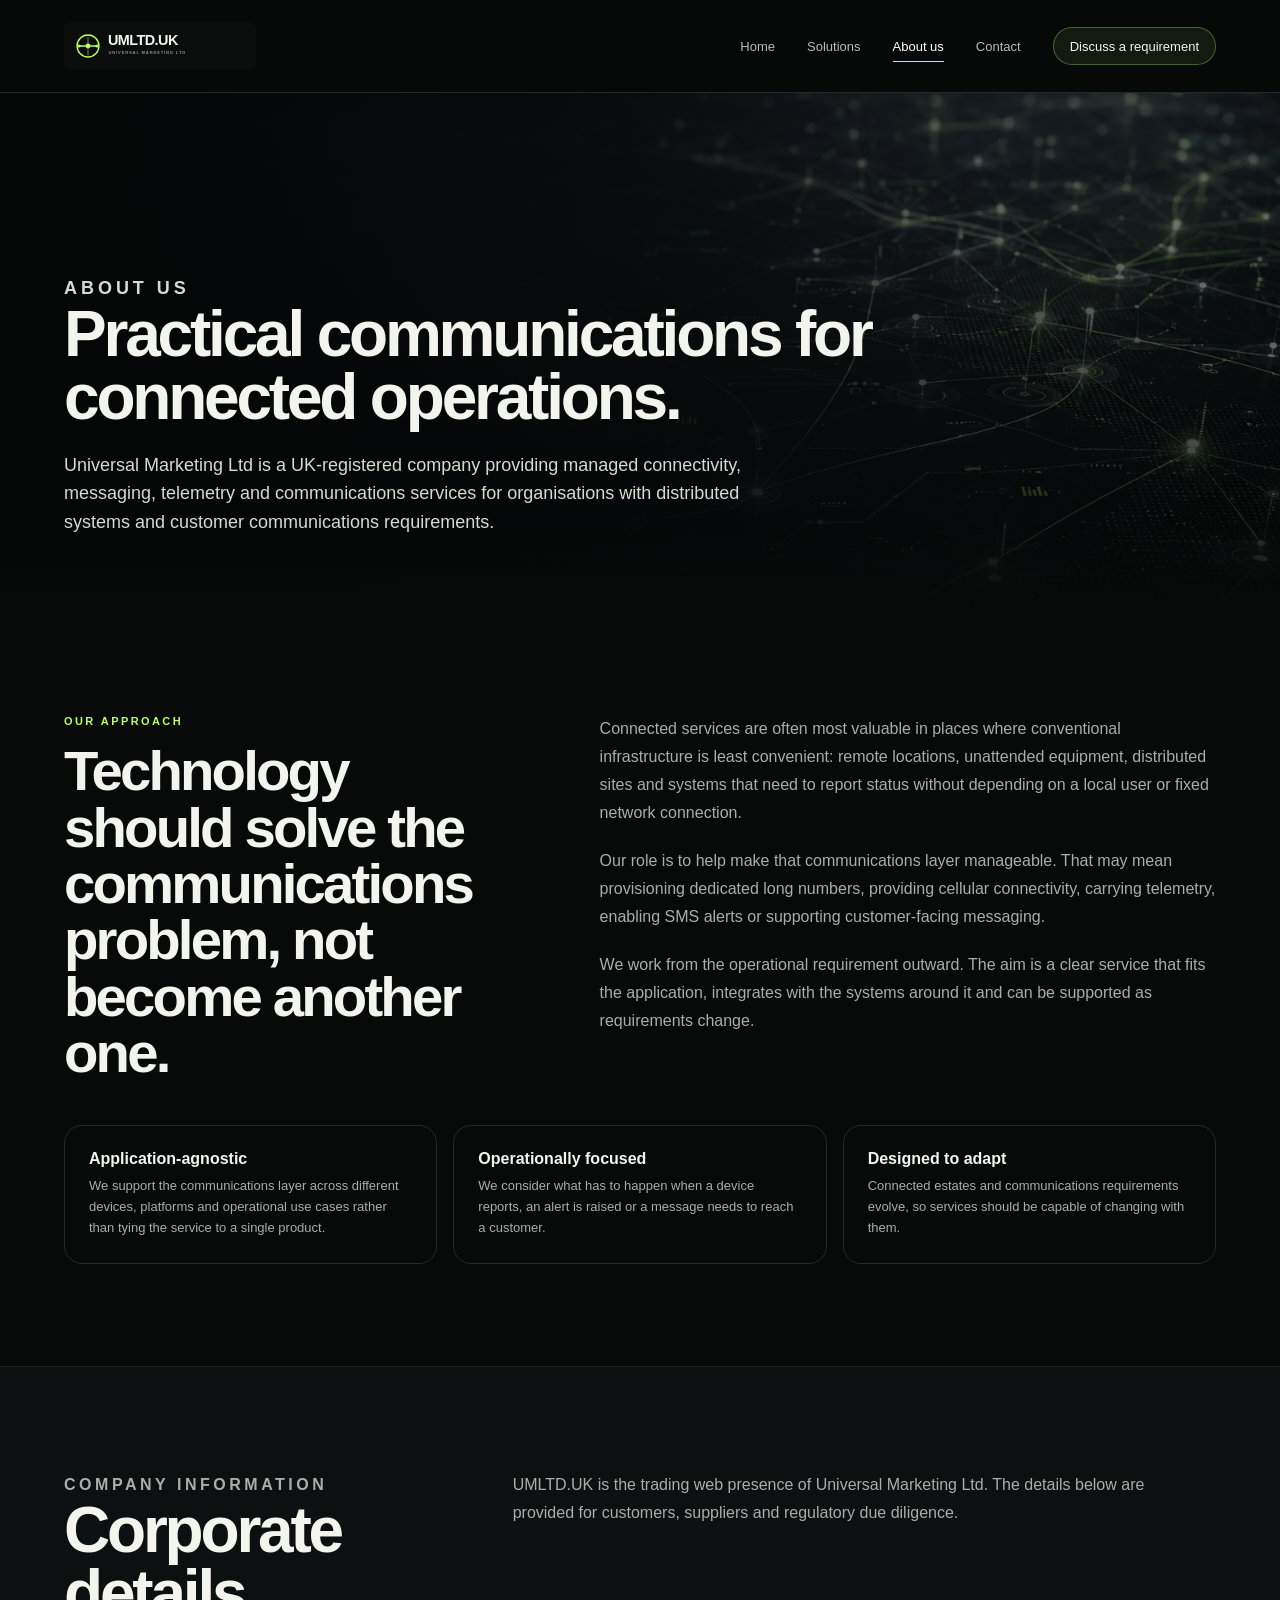
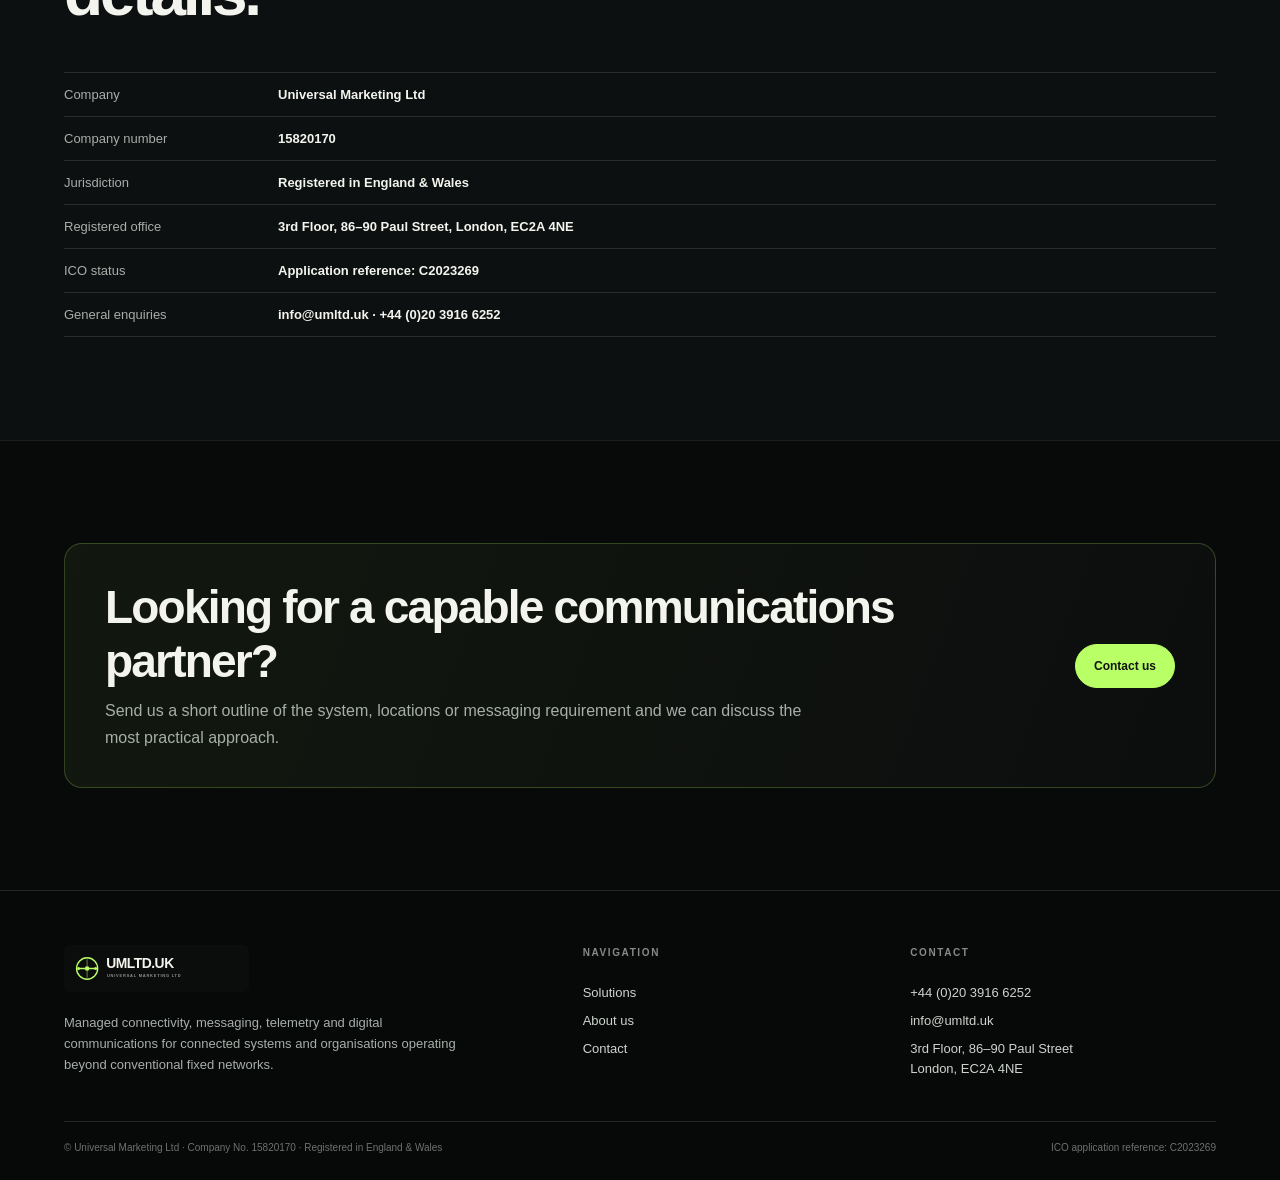
==== about.html @ 3bec4d84 "Add files via upload" ====
<!doctype html>
<html lang="en">
<head>
  <meta charset="utf-8">
  <meta name="viewport" content="width=device-width, initial-scale=1">
  <title>About Us | UMLTD.UK</title>
  <meta name="description" content="About Universal Marketing Ltd and our approach to managed connectivity, messaging, telemetry and connected-system communications.">
  <meta name="theme-color" content="#080a0a">
  <link rel="stylesheet" href="assets/styles.css">
</head>
<body>
<header class="site-header ">
  <div class="container nav-wrap">
    <a class="brand" href="index.html" aria-label="UMLTD.UK home"><img src="assets/umltd-logo.svg" alt="UMLTD.UK — Universal Marketing Ltd"></a>
    <button class="menu-button" type="button" aria-expanded="false" aria-controls="primary-nav">Menu</button>
    <nav class="nav" id="primary-nav" aria-label="Primary navigation">
      <a href="index.html" >Home</a>
      <a href="solutions.html" >Solutions</a>
      <a href="about.html" aria-current="page">About us</a>
      <a href="contact.html" >Contact</a>
      <a class="nav-cta" href="contact.html">Discuss a requirement</a>
    </nav>
  </div>
</header>

<main>
  <section class="page-hero">
    <div class="container">
      <div class="page-intro">
        <p class="eyebrow">About us</p>
        <h1>Practical communications for connected operations.</h1>
        <p>Universal Marketing Ltd is a UK-registered company providing managed connectivity, messaging, telemetry and communications services for organisations with distributed systems and customer communications requirements.</p>
      </div>
    </div>
  </section>

  <section class="section">
    <div class="container">
      <div class="about-grid">
        <div><p class="eyebrow">Our approach</p><h2>Technology should solve the communications problem, not become another one.</h2></div>
        <div class="about-copy">
          <p>Connected services are often most valuable in places where conventional infrastructure is least convenient: remote locations, unattended equipment, distributed sites and systems that need to report status without depending on a local user or fixed network connection.</p>
          <p>Our role is to help make that communications layer manageable. That may mean provisioning dedicated long numbers, providing cellular connectivity, carrying telemetry, enabling SMS alerts or supporting customer-facing messaging.</p>
          <p>We work from the operational requirement outward. The aim is a clear service that fits the application, integrates with the systems around it and can be supported as requirements change.</p>
        </div>
      </div>

      <div class="values">
        <div class="value"><h3>Application-agnostic</h3><p>We support the communications layer across different devices, platforms and operational use cases rather than tying the service to a single product.</p></div>
        <div class="value"><h3>Operationally focused</h3><p>We consider what has to happen when a device reports, an alert is raised or a message needs to reach a customer.</p></div>
        <div class="value"><h3>Designed to adapt</h3><p>Connected estates and communications requirements evolve, so services should be capable of changing with them.</p></div>
      </div>
    </div>
  </section>

  <section class="section alt">
    <div class="container">
      <div class="section-head"><div><p class="eyebrow">Company information</p><h2>Corporate details.</h2></div><p>UMLTD.UK is the trading web presence of Universal Marketing Ltd. The details below are provided for customers, suppliers and regulatory due diligence.</p></div>
      <div class="company-facts">
        <div class="fact"><span>Company</span><strong>Universal Marketing Ltd</strong></div>
        <div class="fact"><span>Company number</span><strong>15820170</strong></div>
        <div class="fact"><span>Jurisdiction</span><strong>Registered in England &amp; Wales</strong></div>
        <div class="fact"><span>Registered office</span><strong>3rd Floor, 86–90 Paul Street, London, EC2A 4NE</strong></div>
        <div class="fact"><span>ICO status</span><strong>Application reference: C2023269</strong></div>
        <div class="fact"><span>General enquiries</span><strong>info@umltd.uk · +44 (0)20 3916 6252</strong></div>
      </div>
    </div>
  </section>

  <section class="section">
    <div class="container"><div class="cta-panel"><div><h2>Looking for a capable communications partner?</h2><p>Send us a short outline of the system, locations or messaging requirement and we can discuss the most practical approach.</p></div><a class="button primary" href="contact.html">Contact us</a></div></div>
  </section>
</main>
<footer class="site-footer">
  <div class="container footer-main">
    <div class="footer-brand">
      <img src="assets/umltd-logo.svg" alt="UMLTD.UK — Universal Marketing Ltd">
      <p>Managed connectivity, messaging, telemetry and digital communications for connected systems and organisations operating beyond conventional fixed networks.</p>
    </div>
    <div class="footer-col">
      <h4>Navigation</h4>
      <a href="solutions.html">Solutions</a>
      <a href="about.html">About us</a>
      <a href="contact.html">Contact</a>
    </div>
    <div class="footer-col">
      <h4>Contact</h4>
      <a href="tel:+442039166252">+44 (0)20 3916 6252</a>
      <a href="mailto:info@umltd.uk">info@umltd.uk</a>
      <span>3rd Floor, 86–90 Paul Street<br>London, EC2A 4NE</span>
    </div>
  </div>
  <div class="container footer-legal">
    <span>© Universal Marketing Ltd · Company No. 15820170 · Registered in England &amp; Wales</span>
    <span>ICO application reference: C2023269</span>
  </div>
</footer>
<script src="assets/site.js"></script>
</body>
</html>
---- assets/styles.css ----
/* UMLTD.UK shared stylesheet */
:root {
  --bg: #080a0a;
  --bg-soft: #0d1010;
  --panel: rgba(12, 15, 14, .72);
  --panel-solid: #111413;
  --text: #f3f4ee;
  --muted: #a8aea9;
  --soft: #cfd3ce;
  --line: rgba(255,255,255,.12);
  --line-strong: rgba(255,255,255,.18);
  --accent: #b9ff66;
  --accent-dark: #96d74c;
  --max: 1240px;
  --gutter: clamp(22px, 5vw, 72px);
  --radius: 18px;
}

* { box-sizing: border-box; }
html { scroll-behavior: smooth; background: var(--bg); }
body {
  margin: 0;
  min-height: 100%;
  color: var(--text);
  background: var(--bg);
  font-family: Inter, -apple-system, BlinkMacSystemFont, "Segoe UI", Helvetica, Arial, sans-serif;
  -webkit-font-smoothing: antialiased;
  text-rendering: optimizeLegibility;
}
img { max-width: 100%; }
a { color: inherit; text-decoration: none; }
button, input, textarea, select { font: inherit; }

.container {
  width: min(calc(100% - (var(--gutter) * 2)), var(--max));
  margin: 0 auto;
}

.site-header {
  position: relative;
  z-index: 50;
  border-bottom: 1px solid var(--line);
  background: rgba(8,10,10,.86);
  backdrop-filter: blur(16px);
  -webkit-backdrop-filter: blur(16px);
}
.site-header.home-header {
  position: absolute;
  inset: 0 0 auto 0;
  background: linear-gradient(180deg, rgba(5,7,7,.78), rgba(5,7,7,.18));
  border-bottom-color: rgba(255,255,255,.08);
}
.nav-wrap {
  min-height: 92px;
  display: flex;
  align-items: center;
  justify-content: space-between;
  gap: 32px;
}
.brand { display: inline-flex; align-items: center; }
.brand img { display: block; width: clamp(170px, 15vw, 215px); height: auto; }
.nav {
  display: flex;
  align-items: center;
  gap: clamp(18px, 2.5vw, 34px);
  font-size: 13px;
  color: rgba(255,255,255,.72);
}
.nav a { position: relative; padding: 12px 0; }
.nav a:hover, .nav a[aria-current="page"] { color: #fff; }
.nav a[aria-current="page"]::after {
  content: "";
  position: absolute;
  left: 0;
  right: 0;
  bottom: 4px;
  height: 1px;
  background: var(--accent);
}
.nav-cta {
  display: inline-flex;
  align-items: center;
  justify-content: center;
  min-height: 38px;
  padding: 0 16px !important;
  border: 1px solid rgba(185,255,102,.32);
  border-radius: 999px;
  color: var(--text) !important;
  background: rgba(185,255,102,.07);
}
.nav-cta::after { display: none !important; }
.menu-button {
  display: none;
  appearance: none;
  border: 1px solid var(--line);
  background: rgba(255,255,255,.04);
  color: var(--text);
  border-radius: 999px;
  padding: 9px 13px;
  cursor: pointer;
}

.eyebrow {
  margin: 0 0 16px;
  color: var(--accent);
  font-size: 11px;
  font-weight: 760;
  letter-spacing: .22em;
  text-transform: uppercase;
}

.hero-home {
  position: relative;
  min-height: 100svh;
  display: flex;
  align-items: center;
  overflow: hidden;
  background:
    linear-gradient(90deg, rgba(4,6,6,.94) 0%, rgba(4,6,6,.84) 29%, rgba(4,6,6,.50) 50%, rgba(4,6,6,.12) 78%, rgba(4,6,6,.06) 100%),
    linear-gradient(180deg, rgba(4,6,6,.28) 0%, rgba(4,6,6,.08) 48%, rgba(4,6,6,.72) 100%),
    url("background.png") center center / cover no-repeat;
}
.hero-home::after {
  content: "";
  position: absolute;
  inset: auto 0 0 0;
  height: 130px;
  background: linear-gradient(to bottom, rgba(8,10,10,0), var(--bg));
  pointer-events: none;
}
.hero-home .container {
  position: relative;
  z-index: 2;
  padding-top: 150px;
  padding-bottom: 88px;
}
.hero-grid {
  display: grid;
  grid-template-columns: minmax(0, 1.05fr) minmax(340px, .68fr);
  gap: clamp(50px, 7vw, 110px);
  align-items: end;
}
.hero-copy { max-width: 720px; }
.hero-copy h1 {
  margin: 0;
  max-width: 720px;
  font-size: clamp(60px, 7vw, 108px);
  line-height: .91;
  letter-spacing: -.07em;
  font-weight: 780;
}
.hero-copy h1 span { display: block; color: #dfe3dd; font-weight: 590; }
.hero-copy .lead {
  max-width: 660px;
  margin: 28px 0 0;
  color: #d8ddd7;
  font-size: clamp(18px, 1.55vw, 22px);
  line-height: 1.5;
  letter-spacing: -.015em;
}
.hero-actions { display: flex; gap: 12px; flex-wrap: wrap; margin-top: 30px; }
.button {
  display: inline-flex;
  min-height: 44px;
  align-items: center;
  justify-content: center;
  gap: 8px;
  padding: 0 18px;
  border-radius: 999px;
  border: 1px solid var(--line-strong);
  background: rgba(255,255,255,.045);
  color: var(--text);
  font-size: 12px;
  font-weight: 720;
  transition: transform .15s ease, background .2s ease, border-color .2s ease;
}
.button:hover { transform: translateY(-1px); background: rgba(255,255,255,.075); }
.button.primary { background: var(--accent); color: #11140f; border-color: var(--accent); }
.button.primary:hover { background: #c5ff7c; }

.hero-panel {
  width: 100%;
  padding: 23px 24px 12px;
  border: 1px solid rgba(255,255,255,.15);
  border-radius: var(--radius);
  background: rgba(6,8,8,.34);
  backdrop-filter: blur(12px);
  -webkit-backdrop-filter: blur(12px);
  box-shadow: 0 20px 60px rgba(0,0,0,.18);
}
.hero-panel p { margin: 0 0 17px; color: rgba(255,255,255,.68); font-size: 13px; line-height: 1.65; }
.mini-list { border-top: 1px solid var(--line); }
.mini-row { display: grid; grid-template-columns: 1fr auto; gap: 20px; padding: 13px 0; border-bottom: 1px solid var(--line); font-size: 13px; }
.mini-row span:last-child { color: rgba(255,255,255,.47); text-align: right; }

.trust-strip { background: var(--bg); border-bottom: 1px solid var(--line); }
.trust-grid { display: grid; grid-template-columns: repeat(4, 1fr); }
.trust-item { padding: 24px 22px; border-right: 1px solid var(--line); }
.trust-item:first-child { padding-left: 0; }
.trust-item:last-child { border-right: 0; padding-right: 0; }
.trust-item strong { display: block; font-size: 13px; margin-bottom: 6px; }
.trust-item span { color: var(--muted); font-size: 12px; line-height: 1.5; }

.section { padding: clamp(72px, 8vw, 112px) 0; }
.section.alt { background: var(--bg-soft); border-top: 1px solid rgba(255,255,255,.06); border-bottom: 1px solid rgba(255,255,255,.06); }
.section-head { display: grid; grid-template-columns: .7fr 1.3fr; gap: 70px; align-items: start; margin-bottom: 48px; }
.section-head h2, .page-intro h1 {
  margin: 0;
  font-size: clamp(40px, 5vw, 68px);
  line-height: .98;
  letter-spacing: -.05em;
}
.section-head p { margin: 2px 0 0; max-width: 680px; color: var(--muted); font-size: 16px; line-height: 1.72; }

.solution-grid { display: grid; grid-template-columns: repeat(3, 1fr); gap: 16px; }
.card {
  min-height: 260px;
  padding: 26px;
  border: 1px solid var(--line);
  border-radius: var(--radius);
  background: linear-gradient(180deg, rgba(255,255,255,.035), rgba(255,255,255,.012));
}
.card-index { color: var(--accent); font-size: 10px; letter-spacing: .18em; text-transform: uppercase; }
.card h3 { margin: 40px 0 11px; font-size: 21px; letter-spacing: -.025em; }
.card p { margin: 0; color: var(--muted); font-size: 14px; line-height: 1.65; }
.card a { display: inline-block; margin-top: 20px; color: var(--soft); font-size: 12px; border-bottom: 1px solid rgba(255,255,255,.22); }

.usecase-grid { display: grid; grid-template-columns: repeat(2, 1fr); border-top: 1px solid var(--line); }
.usecase { padding: 30px 34px 30px 0; border-bottom: 1px solid var(--line); }
.usecase:nth-child(even) { padding-left: 34px; border-left: 1px solid var(--line); }
.usecase h3 { margin: 0 0 9px; font-size: 18px; }
.usecase p { margin: 0; color: var(--muted); font-size: 14px; line-height: 1.65; }

.process { display: grid; grid-template-columns: repeat(4, 1fr); gap: 0; border-top: 1px solid var(--line); border-bottom: 1px solid var(--line); }
.process-step { padding: 25px 24px 27px; border-right: 1px solid var(--line); }
.process-step:first-child { padding-left: 0; }
.process-step:last-child { border-right: 0; padding-right: 0; }
.process-step b { color: var(--accent); font-size: 10px; letter-spacing: .18em; }
.process-step h3 { margin: 26px 0 8px; font-size: 17px; }
.process-step p { margin: 0; color: var(--muted); font-size: 13px; line-height: 1.6; }

.cta-panel {
  display: grid;
  grid-template-columns: 1fr auto;
  gap: 40px;
  align-items: center;
  padding: 36px 40px;
  border: 1px solid rgba(185,255,102,.22);
  border-radius: var(--radius);
  background: linear-gradient(110deg, rgba(185,255,102,.06), rgba(255,255,255,.018));
}
.cta-panel h2 { margin: 0; font-size: clamp(30px, 3.6vw, 48px); letter-spacing: -.04em; }
.cta-panel p { margin: 10px 0 0; color: var(--muted); max-width: 720px; line-height: 1.65; }

.page-hero {
  position: relative;
  min-height: 520px;
  display: flex;
  align-items: end;
  overflow: hidden;
  background:
    linear-gradient(90deg, rgba(5,7,7,.96), rgba(5,7,7,.73) 50%, rgba(5,7,7,.28)),
    linear-gradient(180deg, rgba(5,7,7,.16), rgba(5,7,7,.80)),
    url("background.png") center 42% / cover no-repeat;
}
.page-hero::after { content: ""; position: absolute; inset: auto 0 0 0; height: 100px; background: linear-gradient(to bottom, transparent, var(--bg)); }
.page-hero .container { position: relative; z-index: 2; padding-top: 92px; padding-bottom: 76px; }
.page-intro { max-width: 820px; }
.page-intro p { margin: 22px 0 0; max-width: 720px; color: #d5dad4; font-size: 18px; line-height: 1.6; }

.detail-list { border-top: 1px solid var(--line); }
.detail-row { display: grid; grid-template-columns: .55fr 1.45fr; gap: 60px; padding: 42px 0; border-bottom: 1px solid var(--line); }
.detail-row h2 { margin: 0; font-size: 25px; letter-spacing: -.03em; }
.detail-row h2 small { display: block; margin-bottom: 12px; color: var(--accent); font-size: 10px; letter-spacing: .18em; text-transform: uppercase; }
.detail-copy p { margin: 0 0 16px; color: var(--muted); line-height: 1.72; }
.detail-copy p:last-child { margin-bottom: 0; }
.detail-copy ul { margin: 19px 0 0; padding: 0; list-style: none; display: grid; grid-template-columns: repeat(2, 1fr); gap: 9px 24px; }
.detail-copy li { position: relative; padding-left: 15px; color: var(--soft); font-size: 13px; line-height: 1.5; }
.detail-copy li::before { content: ""; position: absolute; left: 0; top: .65em; width: 4px; height: 4px; border-radius: 50%; background: var(--accent); }

.about-grid { display: grid; grid-template-columns: .85fr 1.15fr; gap: 80px; align-items: start; }
.about-grid h2 { margin: 0; font-size: clamp(36px, 4.4vw, 58px); letter-spacing: -.05em; line-height: 1; }
.about-copy p { margin: 0 0 20px; color: var(--muted); font-size: 16px; line-height: 1.75; }
.values { display: grid; grid-template-columns: repeat(3, 1fr); gap: 16px; margin-top: 44px; }
.value { padding: 24px; border: 1px solid var(--line); border-radius: var(--radius); }
.value h3 { margin: 0 0 8px; font-size: 16px; }
.value p { margin: 0; color: var(--muted); font-size: 13px; line-height: 1.6; }
.company-facts { margin-top: 34px; border-top: 1px solid var(--line); }
.fact { display: grid; grid-template-columns: 190px 1fr; gap: 24px; padding: 14px 0; border-bottom: 1px solid var(--line); font-size: 13px; }
.fact span:first-child { color: var(--muted); }

.contact-layout { display: grid; grid-template-columns: .75fr 1.25fr; gap: 72px; align-items: start; }
.contact-details { display: grid; gap: 22px; }
.contact-item { padding-bottom: 20px; border-bottom: 1px solid var(--line); }
.contact-item small { display: block; margin-bottom: 6px; color: var(--muted); font-size: 10px; letter-spacing: .14em; text-transform: uppercase; }
.contact-item strong, .contact-item a { font-size: 17px; font-weight: 600; }
.form-panel { padding: 28px; border: 1px solid var(--line); border-radius: var(--radius); background: rgba(255,255,255,.025); }
form { display: grid; gap: 14px; }
.form-row { display: grid; grid-template-columns: 1fr 1fr; gap: 14px; }
label { display: grid; gap: 7px; color: rgba(255,255,255,.62); font-size: 10px; font-weight: 690; letter-spacing: .09em; text-transform: uppercase; }
input, textarea {
  width: 100%;
  border: 1px solid rgba(255,255,255,.13);
  border-radius: 9px;
  outline: none;
  background: rgba(255,255,255,.035);
  color: var(--text);
  padding: 11px 12px;
  font-size: 14px;
}
input { height: 42px; }
textarea { min-height: 150px; resize: vertical; line-height: 1.5; }
input:focus, textarea:focus { border-color: rgba(185,255,102,.58); background: rgba(255,255,255,.052); }
.form-actions { display: flex; align-items: center; gap: 14px; flex-wrap: wrap; }
.form-note { color: var(--muted); font-size: 11px; }
.form-message { display: none; margin: 0; padding: 10px 12px; border: 1px solid var(--line); font-size: 12px; line-height: 1.5; }
.form-message.show { display: block; }
.form-message.success { border-color: rgba(185,255,102,.32); color: #e7f6d2; }
.form-message.error { border-color: rgba(255,120,120,.3); color: #ffd5d5; }

.site-footer { border-top: 1px solid var(--line); background: #070909; }
.footer-main { display: grid; grid-template-columns: 1.2fr .7fr .8fr; gap: 60px; padding: 54px 0 42px; }
.footer-brand img { width: 185px; }
.footer-brand p { margin: 16px 0 0; max-width: 410px; color: var(--muted); font-size: 13px; line-height: 1.65; }
.footer-col h4 { margin: 0 0 14px; color: rgba(255,255,255,.52); font-size: 10px; letter-spacing: .16em; text-transform: uppercase; }
.footer-col { display: grid; align-content: start; gap: 8px; color: var(--soft); font-size: 13px; line-height: 1.55; }
.footer-col a:hover { color: #fff; }
.footer-legal { border-top: 1px solid var(--line); padding: 18px 0 24px; display: flex; justify-content: space-between; gap: 24px; flex-wrap: wrap; color: rgba(255,255,255,.42); font-size: 10px; line-height: 1.55; }

@media (max-width: 980px) {
  .nav { display: none; position: absolute; top: 78px; left: var(--gutter); right: var(--gutter); padding: 16px; flex-direction: column; align-items: stretch; gap: 2px; border: 1px solid var(--line); border-radius: 14px; background: rgba(8,10,10,.97); box-shadow: 0 20px 50px rgba(0,0,0,.28); }
  .nav.open { display: flex; }
  .nav a { padding: 12px 10px; }
  .nav a[aria-current="page"]::after { display: none; }
  .menu-button { display: inline-flex; }
  .hero-grid, .section-head, .about-grid, .contact-layout { grid-template-columns: 1fr; }
  .hero-grid { align-items: start; }
  .hero-panel { max-width: 650px; }
  .section-head { gap: 20px; }
  .solution-grid { grid-template-columns: repeat(2, 1fr); }
  .process { grid-template-columns: repeat(2, 1fr); }
  .process-step:nth-child(2) { border-right: 0; }
  .process-step:nth-child(-n+2) { border-bottom: 1px solid var(--line); }
  .process-step:nth-child(3) { padding-left: 0; }
  .detail-row { grid-template-columns: 1fr; gap: 20px; }
  .values { grid-template-columns: 1fr; }
  .footer-main { grid-template-columns: 1fr 1fr; }
  .footer-brand { grid-column: 1 / -1; }
}

@media (max-width: 680px) {
  :root { --gutter: 20px; }
  .nav-wrap { min-height: 78px; }
  .brand img { width: 168px; }
  .hero-home { background-position: 62% center; }
  .hero-home .container { padding-top: 126px; padding-bottom: 66px; }
  .hero-copy h1 { font-size: clamp(50px, 15vw, 72px); }
  .hero-copy .lead { font-size: 17px; }
  .mini-row { grid-template-columns: 1fr; gap: 4px; }
  .mini-row span:last-child { text-align: left; }
  .trust-grid, .solution-grid, .usecase-grid, .process { grid-template-columns: 1fr; }
  .trust-item { padding: 18px 0; border-right: 0; border-bottom: 1px solid var(--line); }
  .trust-item:last-child { border-bottom: 0; }
  .card { min-height: auto; }
  .card h3 { margin-top: 26px; }
  .usecase, .usecase:nth-child(even) { padding: 24px 0; border-left: 0; }
  .process-step, .process-step:first-child, .process-step:nth-child(3), .process-step:last-child { padding: 22px 0; border-right: 0; border-bottom: 1px solid var(--line); }
  .process-step:last-child { border-bottom: 0; }
  .cta-panel { grid-template-columns: 1fr; padding: 28px 24px; }
  .page-hero { min-height: 460px; }
  .page-hero .container { padding-top: 76px; padding-bottom: 58px; }
  .page-intro p { font-size: 16px; }
  .detail-copy ul { grid-template-columns: 1fr; }
  .fact { grid-template-columns: 1fr; gap: 4px; }
  .form-row { grid-template-columns: 1fr; }
  .footer-main { grid-template-columns: 1fr; gap: 34px; }
  .footer-brand { grid-column: auto; }
}
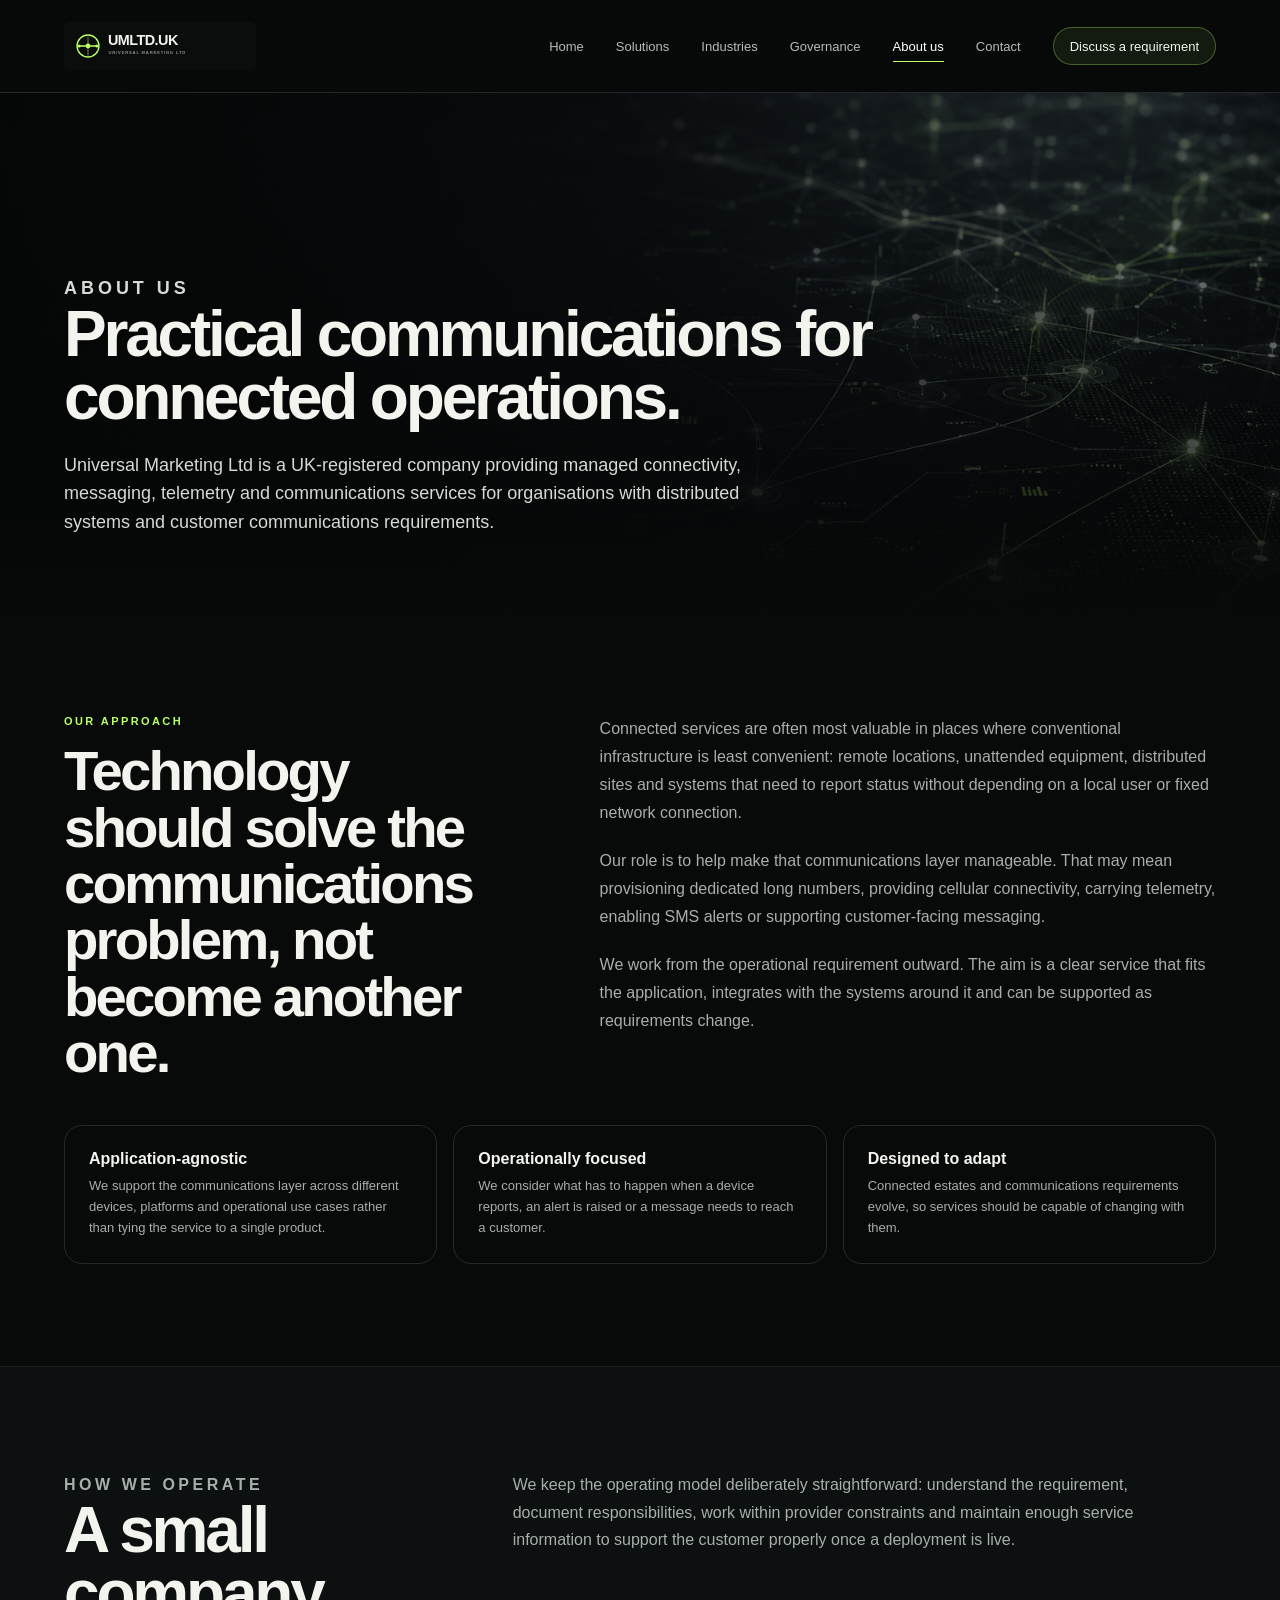
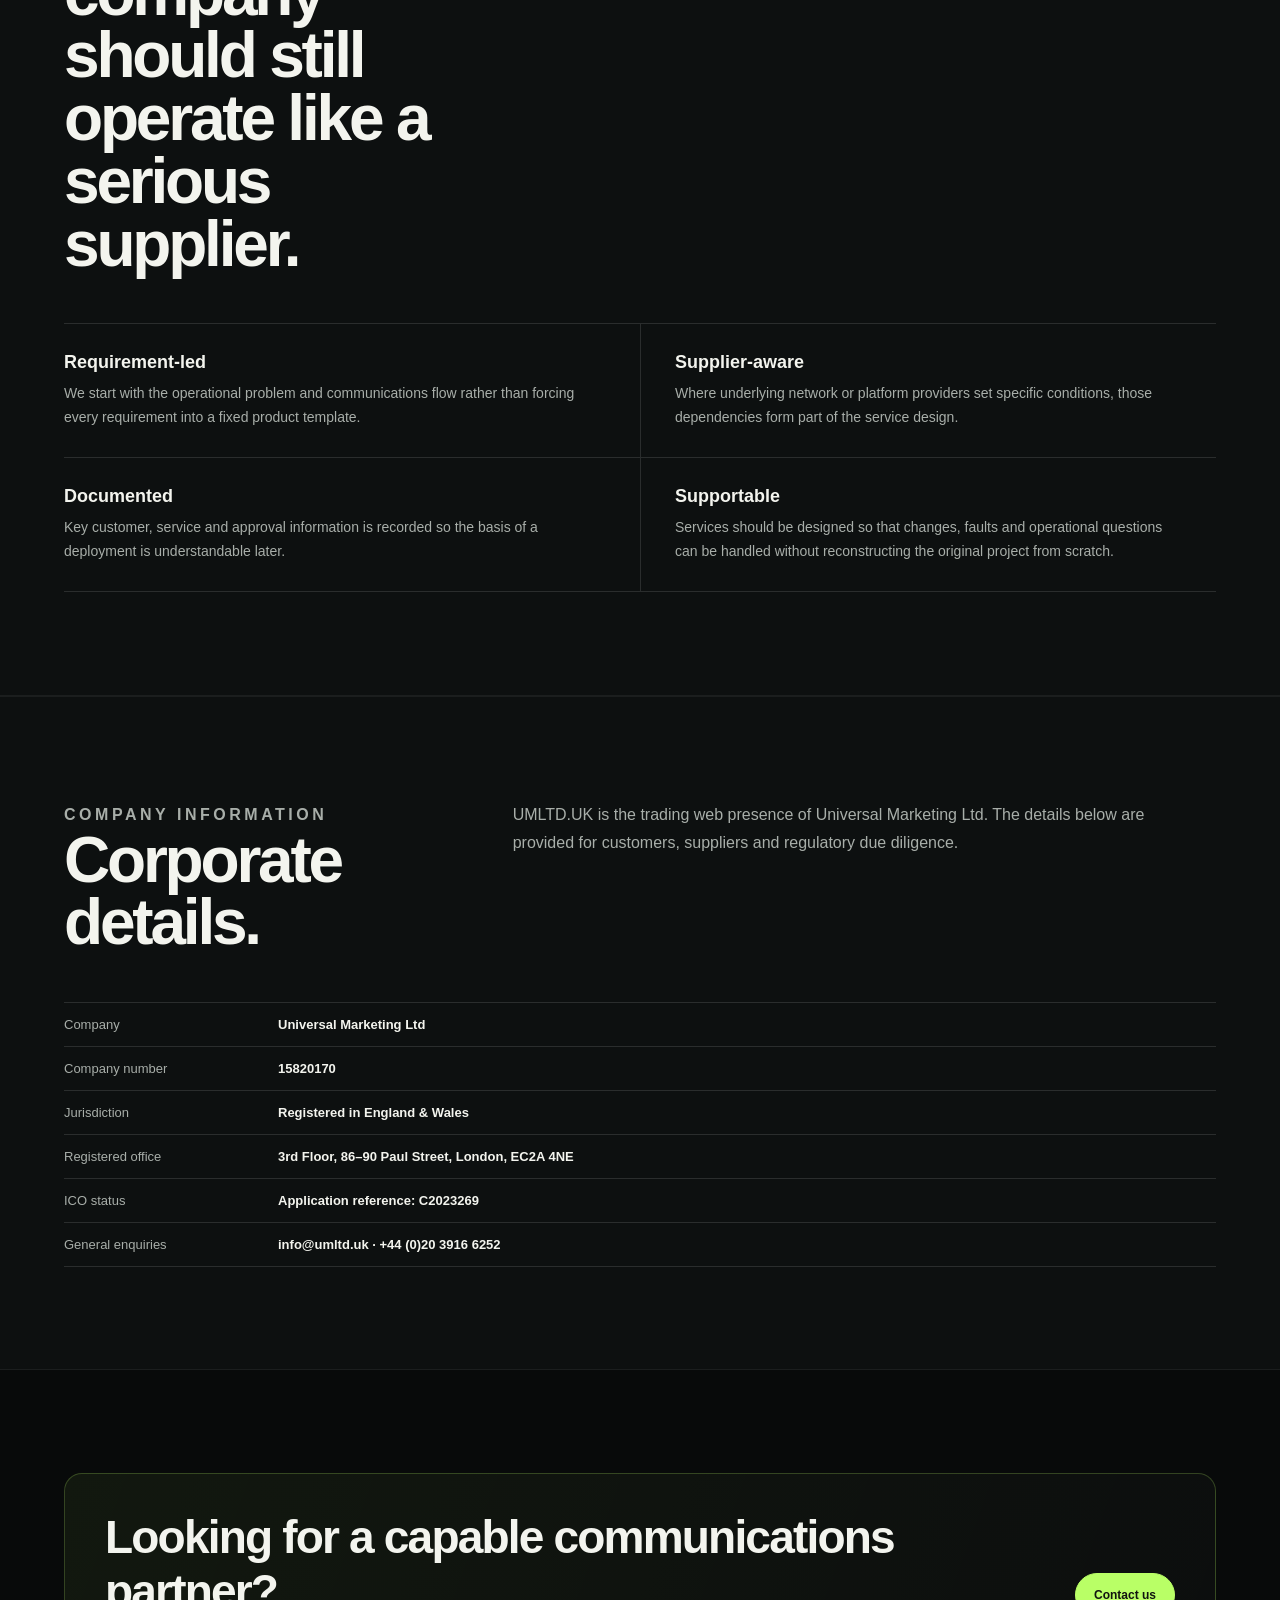
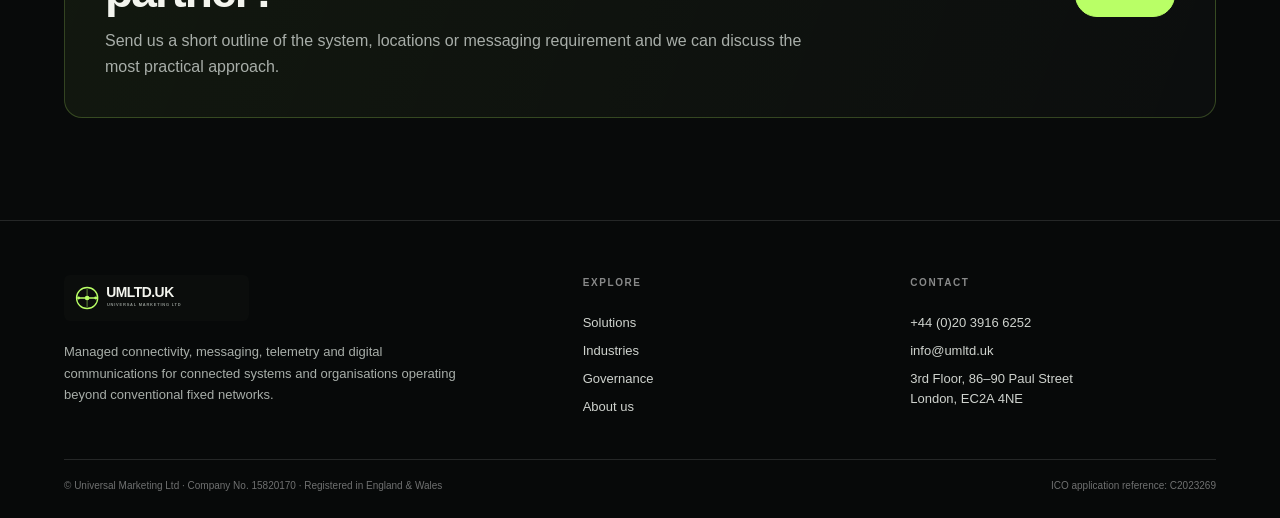
==== commit b760dd4a: "Add files via upload" ====
--- a/about.html
+++ b/about.html
@@ -14,10 +14,12 @@
     <a class="brand" href="index.html" aria-label="UMLTD.UK home"><img src="assets/umltd-logo.svg" alt="UMLTD.UK — Universal Marketing Ltd"></a>
     <button class="menu-button" type="button" aria-expanded="false" aria-controls="primary-nav">Menu</button>
     <nav class="nav" id="primary-nav" aria-label="Primary navigation">
-      <a href="index.html" >Home</a>
-      <a href="solutions.html" >Solutions</a>
+      <a href="index.html">Home</a>
+      <a href="solutions.html">Solutions</a>
+      <a href="industries.html">Industries</a>
+      <a href="governance.html">Governance</a>
       <a href="about.html" aria-current="page">About us</a>
-      <a href="contact.html" >Contact</a>
+      <a href="contact.html">Contact</a>
       <a class="nav-cta" href="contact.html">Discuss a requirement</a>
     </nav>
   </div>
@@ -55,6 +57,21 @@
 
   <section class="section alt">
     <div class="container">
+      <div class="section-head">
+        <div><p class="eyebrow">How we operate</p><h2>A small company should still operate like a serious supplier.</h2></div>
+        <p>We keep the operating model deliberately straightforward: understand the requirement, document responsibilities, work within provider constraints and maintain enough service information to support the customer properly once a deployment is live.</p>
+      </div>
+      <div class="principles">
+        <div class="principle"><h3>Requirement-led</h3><p>We start with the operational problem and communications flow rather than forcing every requirement into a fixed product template.</p></div>
+        <div class="principle"><h3>Supplier-aware</h3><p>Where underlying network or platform providers set specific conditions, those dependencies form part of the service design.</p></div>
+        <div class="principle"><h3>Documented</h3><p>Key customer, service and approval information is recorded so the basis of a deployment is understandable later.</p></div>
+        <div class="principle"><h3>Supportable</h3><p>Services should be designed so that changes, faults and operational questions can be handled without reconstructing the original project from scratch.</p></div>
+      </div>
+    </div>
+  </section>
+
+  <section class="section alt">
+    <div class="container">
       <div class="section-head"><div><p class="eyebrow">Company information</p><h2>Corporate details.</h2></div><p>UMLTD.UK is the trading web presence of Universal Marketing Ltd. The details below are provided for customers, suppliers and regulatory due diligence.</p></div>
       <div class="company-facts">
         <div class="fact"><span>Company</span><strong>Universal Marketing Ltd</strong></div>
@@ -78,10 +95,11 @@
       <p>Managed connectivity, messaging, telemetry and digital communications for connected systems and organisations operating beyond conventional fixed networks.</p>
     </div>
     <div class="footer-col">
-      <h4>Navigation</h4>
+      <h4>Explore</h4>
       <a href="solutions.html">Solutions</a>
+      <a href="industries.html">Industries</a>
+      <a href="governance.html">Governance</a>
       <a href="about.html">About us</a>
-      <a href="contact.html">Contact</a>
     </div>
     <div class="footer-col">
       <h4>Contact</h4>
--- a/assets/styles.css
+++ b/assets/styles.css
@@ -376,3 +376,255 @@
   .footer-main { grid-template-columns: 1fr; gap: 34px; }
   .footer-brand { grid-column: auto; }
 }
+
+
+/* Expanded corporate content */
+.feature-links {
+  display: grid;
+  grid-template-columns: repeat(2, 1fr);
+  gap: 16px;
+}
+.feature-link {
+  display: block;
+  position: relative;
+  min-height: 310px;
+  padding: 30px;
+  overflow: hidden;
+  border: 1px solid var(--line);
+  border-radius: var(--radius);
+  background:
+    linear-gradient(135deg, rgba(185,255,102,.055), rgba(255,255,255,.012) 55%),
+    rgba(255,255,255,.015);
+}
+.feature-link::after {
+  content: "↗";
+  position: absolute;
+  right: 28px;
+  top: 27px;
+  color: var(--accent);
+  font-size: 20px;
+}
+.feature-link small {
+  color: var(--accent);
+  font-size: 10px;
+  font-weight: 740;
+  letter-spacing: .18em;
+  text-transform: uppercase;
+}
+.feature-link h3 {
+  max-width: 500px;
+  margin: 72px 0 13px;
+  font-size: clamp(26px, 3vw, 38px);
+  line-height: 1.04;
+  letter-spacing: -.04em;
+}
+.feature-link p {
+  max-width: 580px;
+  margin: 0;
+  color: var(--muted);
+  font-size: 14px;
+  line-height: 1.7;
+}
+.feature-link:hover {
+  border-color: rgba(185,255,102,.26);
+  background:
+    linear-gradient(135deg, rgba(185,255,102,.075), rgba(255,255,255,.018) 55%),
+    rgba(255,255,255,.02);
+}
+
+.industry-grid {
+  display: grid;
+  grid-template-columns: repeat(3, 1fr);
+  gap: 16px;
+}
+.industry-card {
+  min-height: 250px;
+  padding: 25px;
+  border: 1px solid var(--line);
+  border-radius: var(--radius);
+  background: rgba(255,255,255,.018);
+}
+.industry-card .industry-no {
+  color: var(--accent);
+  font-size: 10px;
+  font-weight: 760;
+  letter-spacing: .17em;
+}
+.industry-card h3 {
+  margin: 56px 0 10px;
+  font-size: 20px;
+  letter-spacing: -.025em;
+}
+.industry-card p {
+  margin: 0;
+  color: var(--muted);
+  font-size: 14px;
+  line-height: 1.68;
+}
+
+.challenge-list {
+  border-top: 1px solid var(--line);
+}
+.challenge-row {
+  display: grid;
+  grid-template-columns: .45fr 1.55fr;
+  gap: 54px;
+  padding: 27px 0;
+  border-bottom: 1px solid var(--line);
+}
+.challenge-row h3 {
+  margin: 0;
+  font-size: 17px;
+  letter-spacing: -.015em;
+}
+.challenge-row p {
+  margin: 0;
+  color: var(--muted);
+  font-size: 14px;
+  line-height: 1.7;
+}
+
+.assurance-grid {
+  display: grid;
+  grid-template-columns: repeat(3, 1fr);
+  gap: 16px;
+}
+.assurance-card {
+  min-height: 245px;
+  padding: 25px;
+  border: 1px solid var(--line);
+  border-radius: var(--radius);
+  background: linear-gradient(180deg, rgba(255,255,255,.03), rgba(255,255,255,.01));
+}
+.assurance-card b {
+  color: var(--accent);
+  font-size: 10px;
+  letter-spacing: .16em;
+}
+.assurance-card h3 {
+  margin: 42px 0 10px;
+  font-size: 19px;
+}
+.assurance-card p {
+  margin: 0;
+  color: var(--muted);
+  font-size: 13px;
+  line-height: 1.68;
+}
+
+.lifecycle {
+  display: grid;
+  grid-template-columns: repeat(5, 1fr);
+  border-top: 1px solid var(--line);
+  border-bottom: 1px solid var(--line);
+}
+.lifecycle-step {
+  padding: 25px 20px 27px;
+  border-right: 1px solid var(--line);
+}
+.lifecycle-step:first-child { padding-left: 0; }
+.lifecycle-step:last-child { border-right: 0; padding-right: 0; }
+.lifecycle-step small {
+  color: var(--accent);
+  font-size: 10px;
+  letter-spacing: .16em;
+}
+.lifecycle-step h3 {
+  margin: 25px 0 8px;
+  font-size: 16px;
+}
+.lifecycle-step p {
+  margin: 0;
+  color: var(--muted);
+  font-size: 12.5px;
+  line-height: 1.62;
+}
+
+.principles {
+  display: grid;
+  grid-template-columns: 1fr 1fr;
+  gap: 0;
+  border-top: 1px solid var(--line);
+}
+.principle {
+  padding: 28px 34px 28px 0;
+  border-bottom: 1px solid var(--line);
+}
+.principle:nth-child(even) {
+  padding-left: 34px;
+  border-left: 1px solid var(--line);
+}
+.principle h3 {
+  margin: 0 0 9px;
+  font-size: 18px;
+}
+.principle p {
+  margin: 0;
+  color: var(--muted);
+  font-size: 14px;
+  line-height: 1.68;
+}
+
+.note-panel {
+  padding: 24px 28px;
+  border-left: 2px solid var(--accent);
+  background: rgba(185,255,102,.035);
+}
+.note-panel p {
+  margin: 0;
+  color: var(--soft);
+  font-size: 14px;
+  line-height: 1.7;
+}
+
+@media (max-width: 980px) {
+  .industry-grid,
+  .assurance-grid {
+    grid-template-columns: repeat(2, 1fr);
+  }
+  .lifecycle {
+    grid-template-columns: repeat(2, 1fr);
+  }
+  .lifecycle-step {
+    border-bottom: 1px solid var(--line);
+  }
+  .lifecycle-step:nth-child(even) {
+    border-right: 0;
+  }
+  .lifecycle-step:last-child {
+    grid-column: 1 / -1;
+    border-bottom: 0;
+  }
+}
+
+@media (max-width: 680px) {
+  .feature-links,
+  .industry-grid,
+  .assurance-grid,
+  .principles,
+  .lifecycle {
+    grid-template-columns: 1fr;
+  }
+  .feature-link { min-height: 260px; }
+  .feature-link h3 { margin-top: 52px; }
+  .challenge-row {
+    grid-template-columns: 1fr;
+    gap: 8px;
+  }
+  .principle,
+  .principle:nth-child(even) {
+    padding: 24px 0;
+    border-left: 0;
+  }
+  .lifecycle-step,
+  .lifecycle-step:first-child,
+  .lifecycle-step:last-child {
+    padding: 22px 0;
+    border-right: 0;
+    border-bottom: 1px solid var(--line);
+  }
+  .lifecycle-step:last-child {
+    grid-column: auto;
+    border-bottom: 0;
+  }
+}
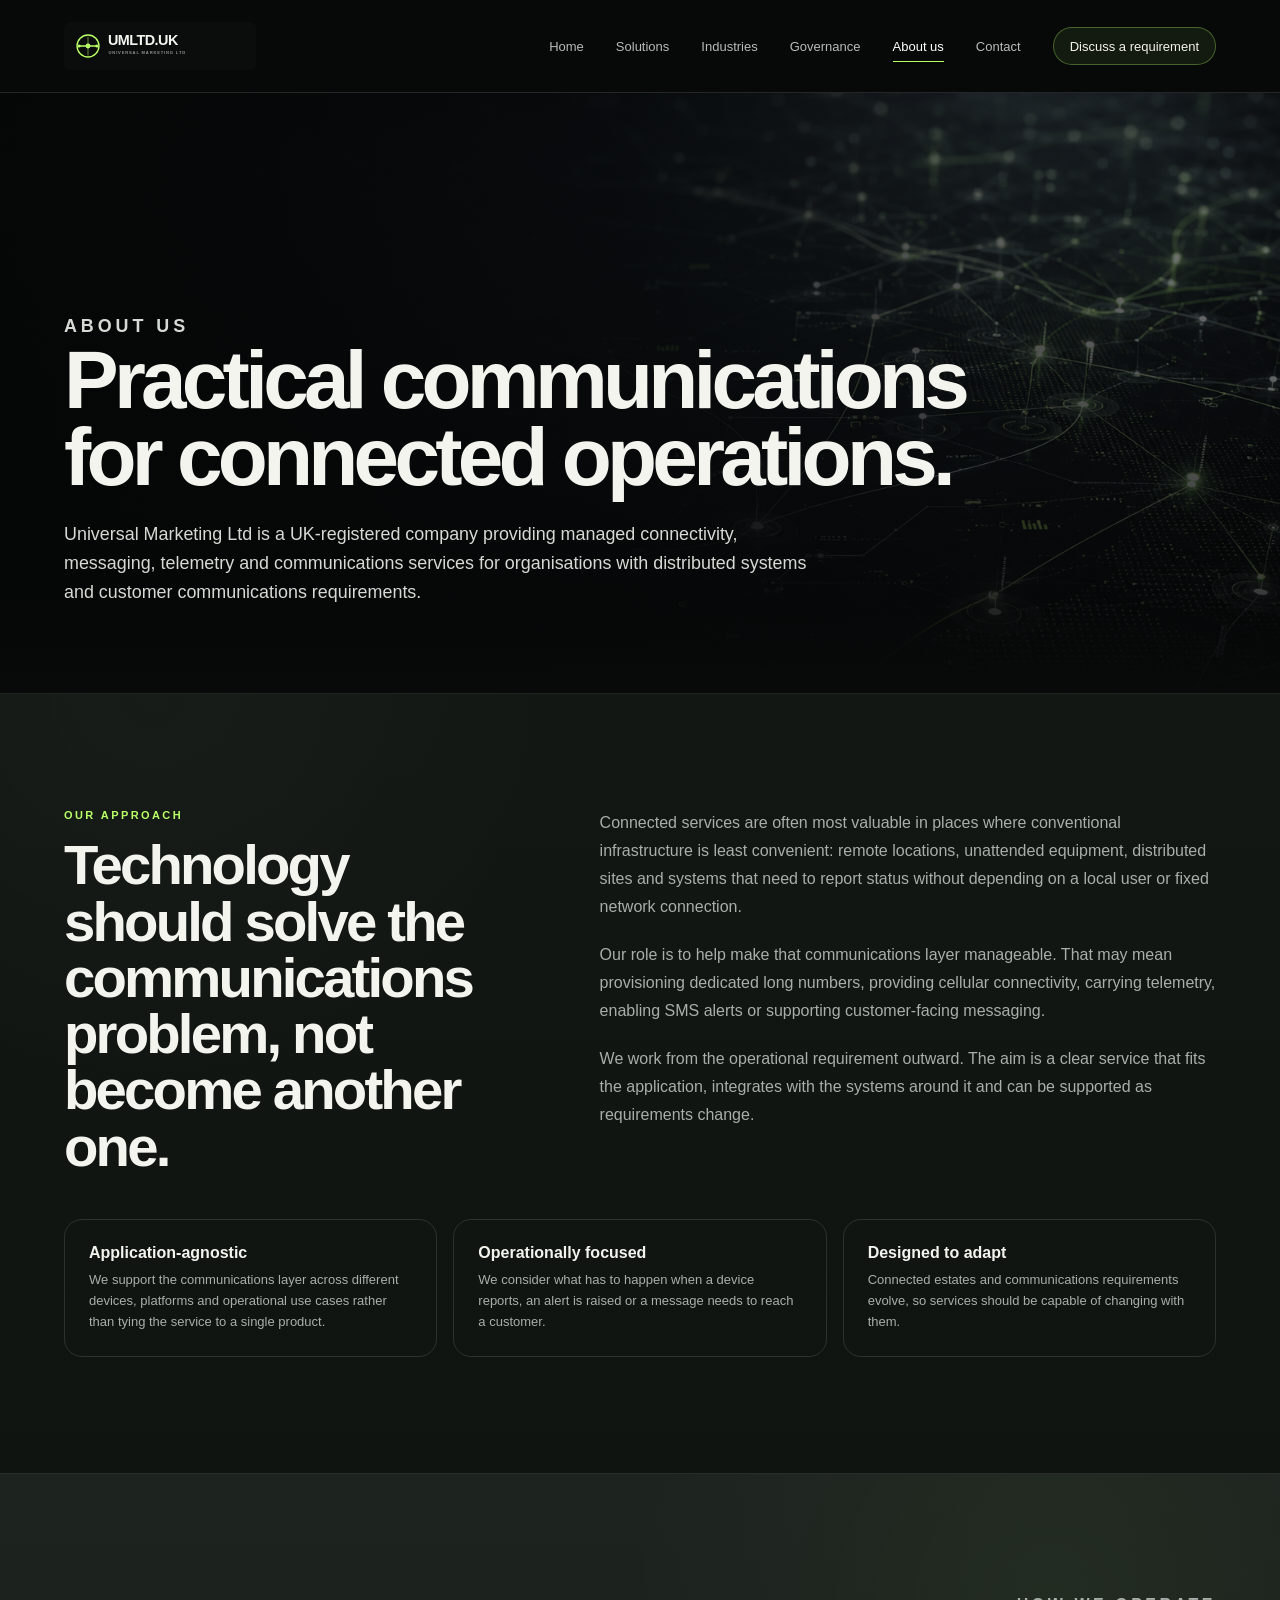
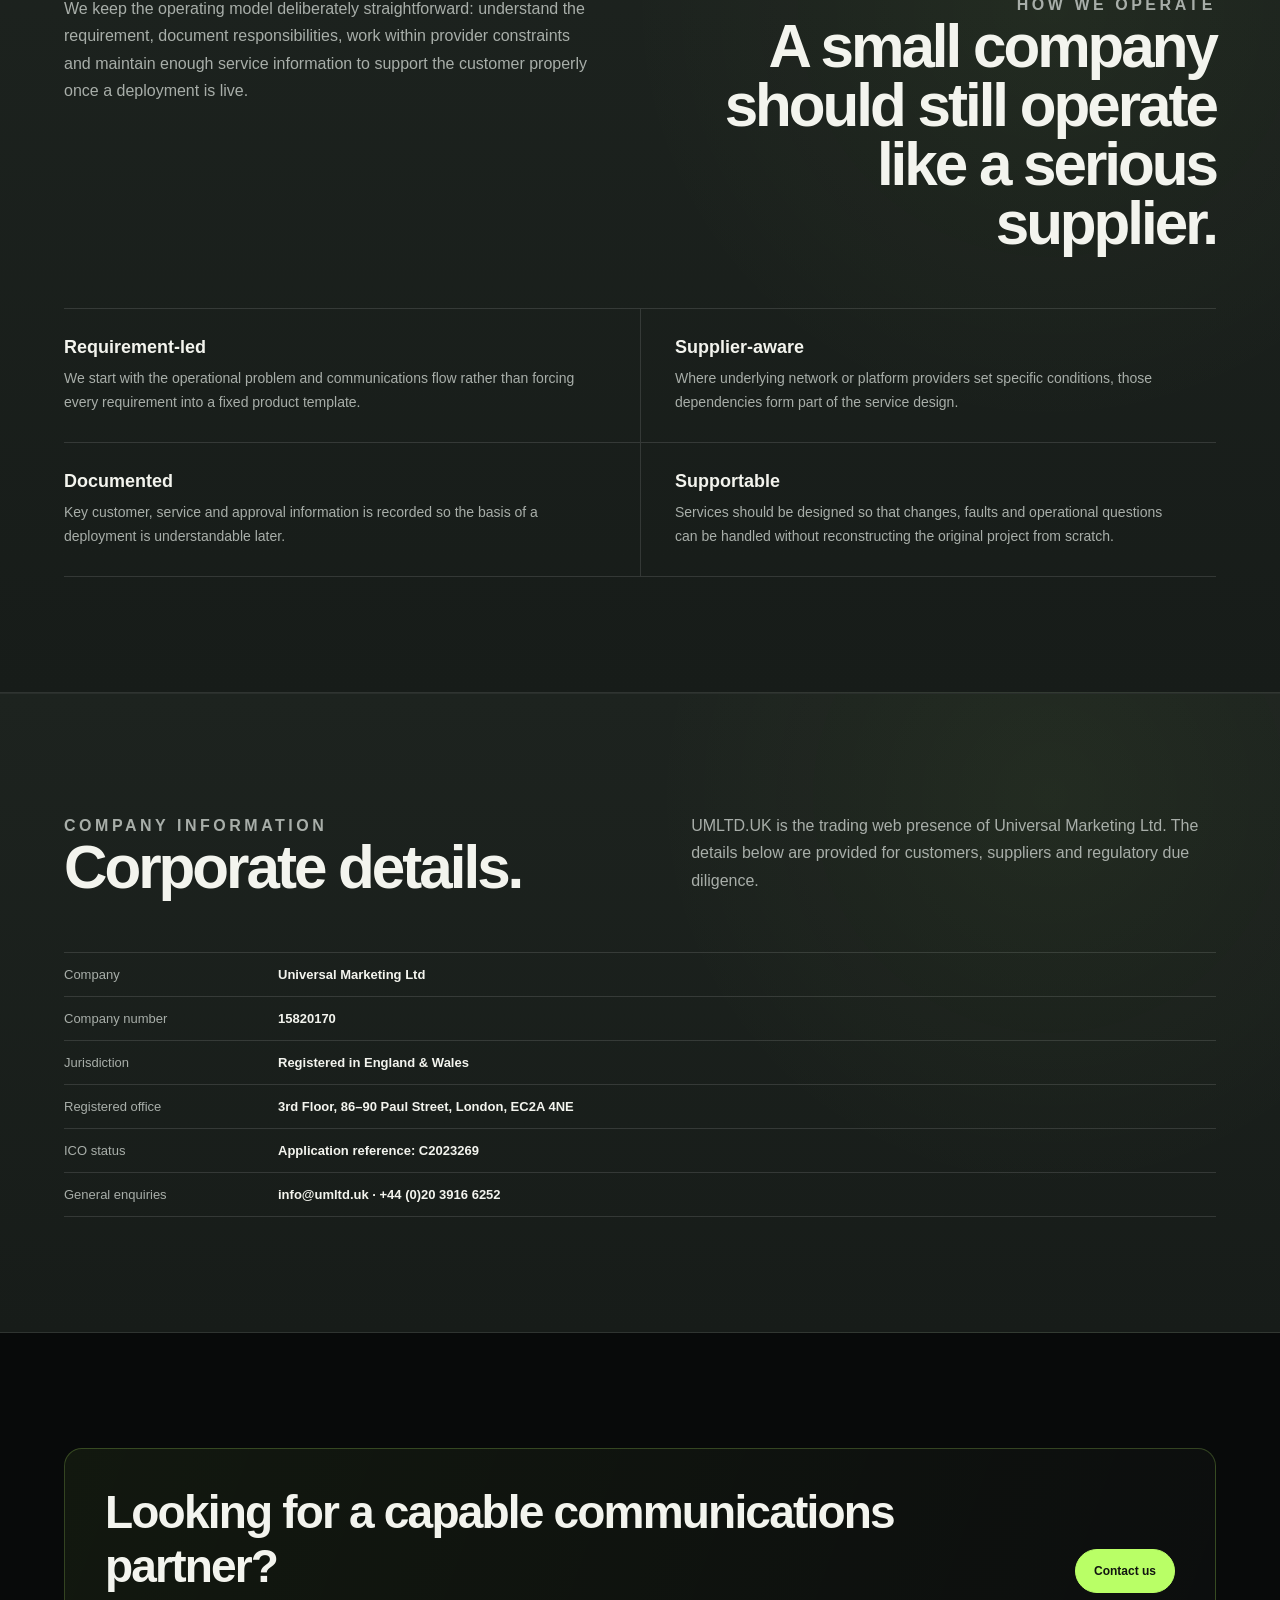
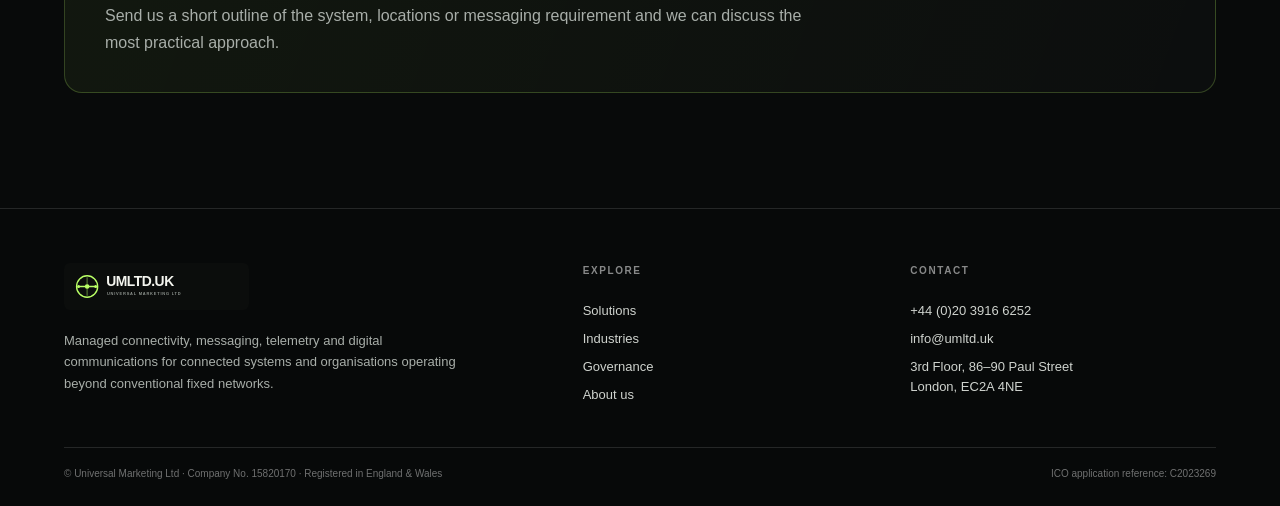
==== commit 32dc4cea: "Add files via upload" ====
--- a/about.html
+++ b/about.html
@@ -57,7 +57,7 @@
 
   <section class="section alt">
     <div class="container">
-      <div class="section-head">
+      <div class="section-head section-head--right">
         <div><p class="eyebrow">How we operate</p><h2>A small company should still operate like a serious supplier.</h2></div>
         <p>We keep the operating model deliberately straightforward: understand the requirement, document responsibilities, work within provider constraints and maintain enough service information to support the customer properly once a deployment is live.</p>
       </div>
@@ -72,7 +72,7 @@
 
   <section class="section alt">
     <div class="container">
-      <div class="section-head"><div><p class="eyebrow">Company information</p><h2>Corporate details.</h2></div><p>UMLTD.UK is the trading web presence of Universal Marketing Ltd. The details below are provided for customers, suppliers and regulatory due diligence.</p></div>
+      <div class="section-head section-head--left"><div><p class="eyebrow">Company information</p><h2>Corporate details.</h2></div><p>UMLTD.UK is the trading web presence of Universal Marketing Ltd. The details below are provided for customers, suppliers and regulatory due diligence.</p></div>
       <div class="company-facts">
         <div class="fact"><span>Company</span><strong>Universal Marketing Ltd</strong></div>
         <div class="fact"><span>Company number</span><strong>15820170</strong></div>
--- a/assets/styles.css
+++ b/assets/styles.css
@@ -1,7 +1,19 @@
-/* UMLTD.UK shared stylesheet */
+/*
+ * UMLTD.UK — LOCKED DESIGN SYSTEM
+ * Version: DESIGN-LOCK-1.0 — 15 September 2026
+ *
+ * This stylesheet is the visual source of truth for the UMLTD.UK site.
+ * Do not restyle, replace, append competing overrides, alter the hero composition,
+ * card geometry, typography scale, alternating section-header layout, background
+ * treatment or colour system unless the site owner explicitly asks to UNLOCK DESIGN.
+ * Content-only edits must preserve this file unchanged.
+ */
+
 :root {
   --bg: #080a0a;
-  --bg-soft: #0d1010;
+  --bg-soft: #171c19;
+  --bg-soft-2: #1d231f;
+  --bg-mid: #101411;
   --panel: rgba(12, 15, 14, .72);
   --panel-solid: #111413;
   --text: #f3f4ee;
@@ -116,7 +128,7 @@
   align-items: center;
   overflow: hidden;
   background:
-    linear-gradient(90deg, rgba(4,6,6,.94) 0%, rgba(4,6,6,.84) 29%, rgba(4,6,6,.50) 50%, rgba(4,6,6,.12) 78%, rgba(4,6,6,.06) 100%),
+    linear-gradient(90deg, rgba(4,6,6,.94) 0%, rgba(4,6,6,.84) 29%, rgba(4,6,6,.48) 48%, rgba(4,6,6,.08) 72%, rgba(4,6,6,.025) 100%),
     linear-gradient(180deg, rgba(4,6,6,.28) 0%, rgba(4,6,6,.08) 48%, rgba(4,6,6,.72) 100%),
     url("background.png") center center / cover no-repeat;
 }
@@ -131,30 +143,31 @@
 .hero-home .container {
   position: relative;
   z-index: 2;
-  padding-top: 150px;
-  padding-bottom: 88px;
+  padding-top: 154px;
+  padding-bottom: 94px;
 }
 .hero-grid {
-  display: grid;
-  grid-template-columns: minmax(0, 1.05fr) minmax(340px, .68fr);
-  gap: clamp(50px, 7vw, 110px);
-  align-items: end;
-}
-.hero-copy { max-width: 720px; }
+  display: block;
+  width: 100%;
+}
+.hero-copy {
+  width: min(880px, 68vw);
+  max-width: none;
+}
 .hero-copy h1 {
   margin: 0;
-  max-width: 720px;
-  font-size: clamp(60px, 7vw, 108px);
-  line-height: .91;
-  letter-spacing: -.07em;
-  font-weight: 780;
+  max-width: 880px;
+  font-size: clamp(76px, 8.2vw, 126px);
+  line-height: .88;
+  letter-spacing: -.074em;
+  font-weight: 790;
 }
 .hero-copy h1 span { display: block; color: #dfe3dd; font-weight: 590; }
 .hero-copy .lead {
-  max-width: 660px;
-  margin: 28px 0 0;
+  max-width: 720px;
+  margin: 30px 0 0;
   color: #d8ddd7;
-  font-size: clamp(18px, 1.55vw, 22px);
+  font-size: clamp(18px, 1.5vw, 22px);
   line-height: 1.5;
   letter-spacing: -.015em;
 }
@@ -178,20 +191,6 @@
 .button.primary { background: var(--accent); color: #11140f; border-color: var(--accent); }
 .button.primary:hover { background: #c5ff7c; }
 
-.hero-panel {
-  width: 100%;
-  padding: 23px 24px 12px;
-  border: 1px solid rgba(255,255,255,.15);
-  border-radius: var(--radius);
-  background: rgba(6,8,8,.34);
-  backdrop-filter: blur(12px);
-  -webkit-backdrop-filter: blur(12px);
-  box-shadow: 0 20px 60px rgba(0,0,0,.18);
-}
-.hero-panel p { margin: 0 0 17px; color: rgba(255,255,255,.68); font-size: 13px; line-height: 1.65; }
-.mini-list { border-top: 1px solid var(--line); }
-.mini-row { display: grid; grid-template-columns: 1fr auto; gap: 20px; padding: 13px 0; border-bottom: 1px solid var(--line); font-size: 13px; }
-.mini-row span:last-child { color: rgba(255,255,255,.47); text-align: right; }
 
 .trust-strip { background: var(--bg); border-bottom: 1px solid var(--line); }
 .trust-grid { display: grid; grid-template-columns: repeat(4, 1fr); }
@@ -201,14 +200,57 @@
 .trust-item strong { display: block; font-size: 13px; margin-bottom: 6px; }
 .trust-item span { color: var(--muted); font-size: 12px; line-height: 1.5; }
 
-.section { padding: clamp(72px, 8vw, 112px) 0; }
-.section.alt { background: var(--bg-soft); border-top: 1px solid rgba(255,255,255,.06); border-bottom: 1px solid rgba(255,255,255,.06); }
-.section-head { display: grid; grid-template-columns: .7fr 1.3fr; gap: 70px; align-items: start; margin-bottom: 48px; }
-.section-head h2, .page-intro h1 {
-  margin: 0;
-  font-size: clamp(40px, 5vw, 68px);
+.section { padding: clamp(86px, 9vw, 132px) 0; }
+/* Interior pages step out of the hero into a lifted surface instead of another black block. */
+.page-hero + .section:not(.alt) {
+  background:
+    radial-gradient(circle at 12% 0%, rgba(255,255,255,.025), transparent 30%),
+    linear-gradient(180deg, #121713, var(--bg-mid));
+  border-top: 1px solid rgba(255,255,255,.07);
+}
+.section.alt {
+  position: relative;
+  background:
+    radial-gradient(circle at 82% 16%, rgba(185,255,102,.045), transparent 34%),
+    linear-gradient(180deg, var(--bg-soft-2), var(--bg-soft));
+  border-top: 1px solid rgba(255,255,255,.08);
+  border-bottom: 1px solid rgba(255,255,255,.08);
+}
+.section-head {
+  display: grid;
+  grid-template-columns: minmax(0, 1fr) minmax(0, 1fr);
+  column-gap: clamp(54px, 8vw, 120px);
+  align-items: start;
+  margin-bottom: 54px;
+}
+.section-head > div:first-child { max-width: 650px; }
+.section-head > p { max-width: 650px; }
+.section-head--left > div:first-child { grid-column: 1; grid-row: 1; }
+.section-head--left > p { grid-column: 2; grid-row: 1; }
+.section-head--right > div:first-child {
+  grid-column: 2;
+  grid-row: 1;
+  justify-self: end;
+  text-align: right;
+}
+.section-head--right > p {
+  grid-column: 1;
+  grid-row: 1;
+  justify-self: start;
+  padding-top: 4px;
+}
+.section-head h2 {
+  margin: 0;
+  font-size: clamp(40px, 4.7vw, 66px);
   line-height: .98;
   letter-spacing: -.05em;
+}
+.page-intro h1 {
+  margin: 0;
+  max-width: 980px;
+  font-size: clamp(58px, 6.4vw, 94px);
+  line-height: .94;
+  letter-spacing: -.058em;
 }
 .section-head p { margin: 2px 0 0; max-width: 680px; color: var(--muted); font-size: 16px; line-height: 1.72; }
 
@@ -220,8 +262,17 @@
   border-radius: var(--radius);
   background: linear-gradient(180deg, rgba(255,255,255,.035), rgba(255,255,255,.012));
 }
-.card-index { color: var(--accent); font-size: 10px; letter-spacing: .18em; text-transform: uppercase; }
-.card h3 { margin: 40px 0 11px; font-size: 21px; letter-spacing: -.025em; }
+.card-index {
+  display: block;
+  color: var(--accent);
+  font-size: clamp(26px, 2.6vw, 38px);
+  line-height: 1;
+  font-weight: 650;
+  letter-spacing: -.03em;
+  text-transform: none;
+  opacity: .95;
+}
+.card h3 { margin: 34px 0 11px; font-size: 22px; letter-spacing: -.025em; }
 .card p { margin: 0; color: var(--muted); font-size: 14px; line-height: 1.65; }
 .card a { display: inline-block; margin-top: 20px; color: var(--soft); font-size: 12px; border-bottom: 1px solid rgba(255,255,255,.22); }
 
@@ -254,7 +305,7 @@
 
 .page-hero {
   position: relative;
-  min-height: 520px;
+  min-height: 600px;
   display: flex;
   align-items: end;
   overflow: hidden;
@@ -264,9 +315,9 @@
     url("background.png") center 42% / cover no-repeat;
 }
 .page-hero::after { content: ""; position: absolute; inset: auto 0 0 0; height: 100px; background: linear-gradient(to bottom, transparent, var(--bg)); }
-.page-hero .container { position: relative; z-index: 2; padding-top: 92px; padding-bottom: 76px; }
-.page-intro { max-width: 820px; }
-.page-intro p { margin: 22px 0 0; max-width: 720px; color: #d5dad4; font-size: 18px; line-height: 1.6; }
+.page-hero .container { position: relative; z-index: 2; padding-top: 118px; padding-bottom: 86px; }
+.page-intro { max-width: 1020px; }
+.page-intro p { margin: 25px 0 0; max-width: 760px; color: #d5dad4; font-size: clamp(17px, 1.4vw, 20px); line-height: 1.62; }
 
 .detail-list { border-top: 1px solid var(--line); }
 .detail-row { display: grid; grid-template-columns: .55fr 1.45fr; gap: 60px; padding: 42px 0; border-bottom: 1px solid var(--line); }
@@ -333,10 +384,18 @@
   .nav a { padding: 12px 10px; }
   .nav a[aria-current="page"]::after { display: none; }
   .menu-button { display: inline-flex; }
-  .hero-grid, .section-head, .about-grid, .contact-layout { grid-template-columns: 1fr; }
-  .hero-grid { align-items: start; }
-  .hero-panel { max-width: 650px; }
-  .section-head { gap: 20px; }
+  .section-head, .about-grid, .contact-layout { grid-template-columns: 1fr; }
+  .section-head { row-gap: 20px; }
+  .section-head--left > div:first-child,
+  .section-head--left > p,
+  .section-head--right > div:first-child,
+  .section-head--right > p {
+    grid-column: 1;
+    grid-row: auto;
+    justify-self: start;
+    text-align: left;
+    padding-top: 0;
+  }
   .solution-grid { grid-template-columns: repeat(2, 1fr); }
   .process { grid-template-columns: repeat(2, 1fr); }
   .process-step:nth-child(2) { border-right: 0; }
@@ -354,10 +413,9 @@
   .brand img { width: 168px; }
   .hero-home { background-position: 62% center; }
   .hero-home .container { padding-top: 126px; padding-bottom: 66px; }
-  .hero-copy h1 { font-size: clamp(50px, 15vw, 72px); }
+  .hero-copy { width: 100%; }
+  .hero-copy h1 { font-size: clamp(58px, 16vw, 82px); line-height: .9; }
   .hero-copy .lead { font-size: 17px; }
-  .mini-row { grid-template-columns: 1fr; gap: 4px; }
-  .mini-row span:last-child { text-align: left; }
   .trust-grid, .solution-grid, .usecase-grid, .process { grid-template-columns: 1fr; }
   .trust-item { padding: 18px 0; border-right: 0; border-bottom: 1px solid var(--line); }
   .trust-item:last-child { border-bottom: 0; }
@@ -367,8 +425,8 @@
   .process-step, .process-step:first-child, .process-step:nth-child(3), .process-step:last-child { padding: 22px 0; border-right: 0; border-bottom: 1px solid var(--line); }
   .process-step:last-child { border-bottom: 0; }
   .cta-panel { grid-template-columns: 1fr; padding: 28px 24px; }
-  .page-hero { min-height: 460px; }
-  .page-hero .container { padding-top: 76px; padding-bottom: 58px; }
+  .page-hero { min-height: 520px; }
+  .page-hero .container { padding-top: 92px; padding-bottom: 66px; }
   .page-intro p { font-size: 16px; }
   .detail-copy ul { grid-template-columns: 1fr; }
   .fact { grid-template-columns: 1fr; gap: 4px; }
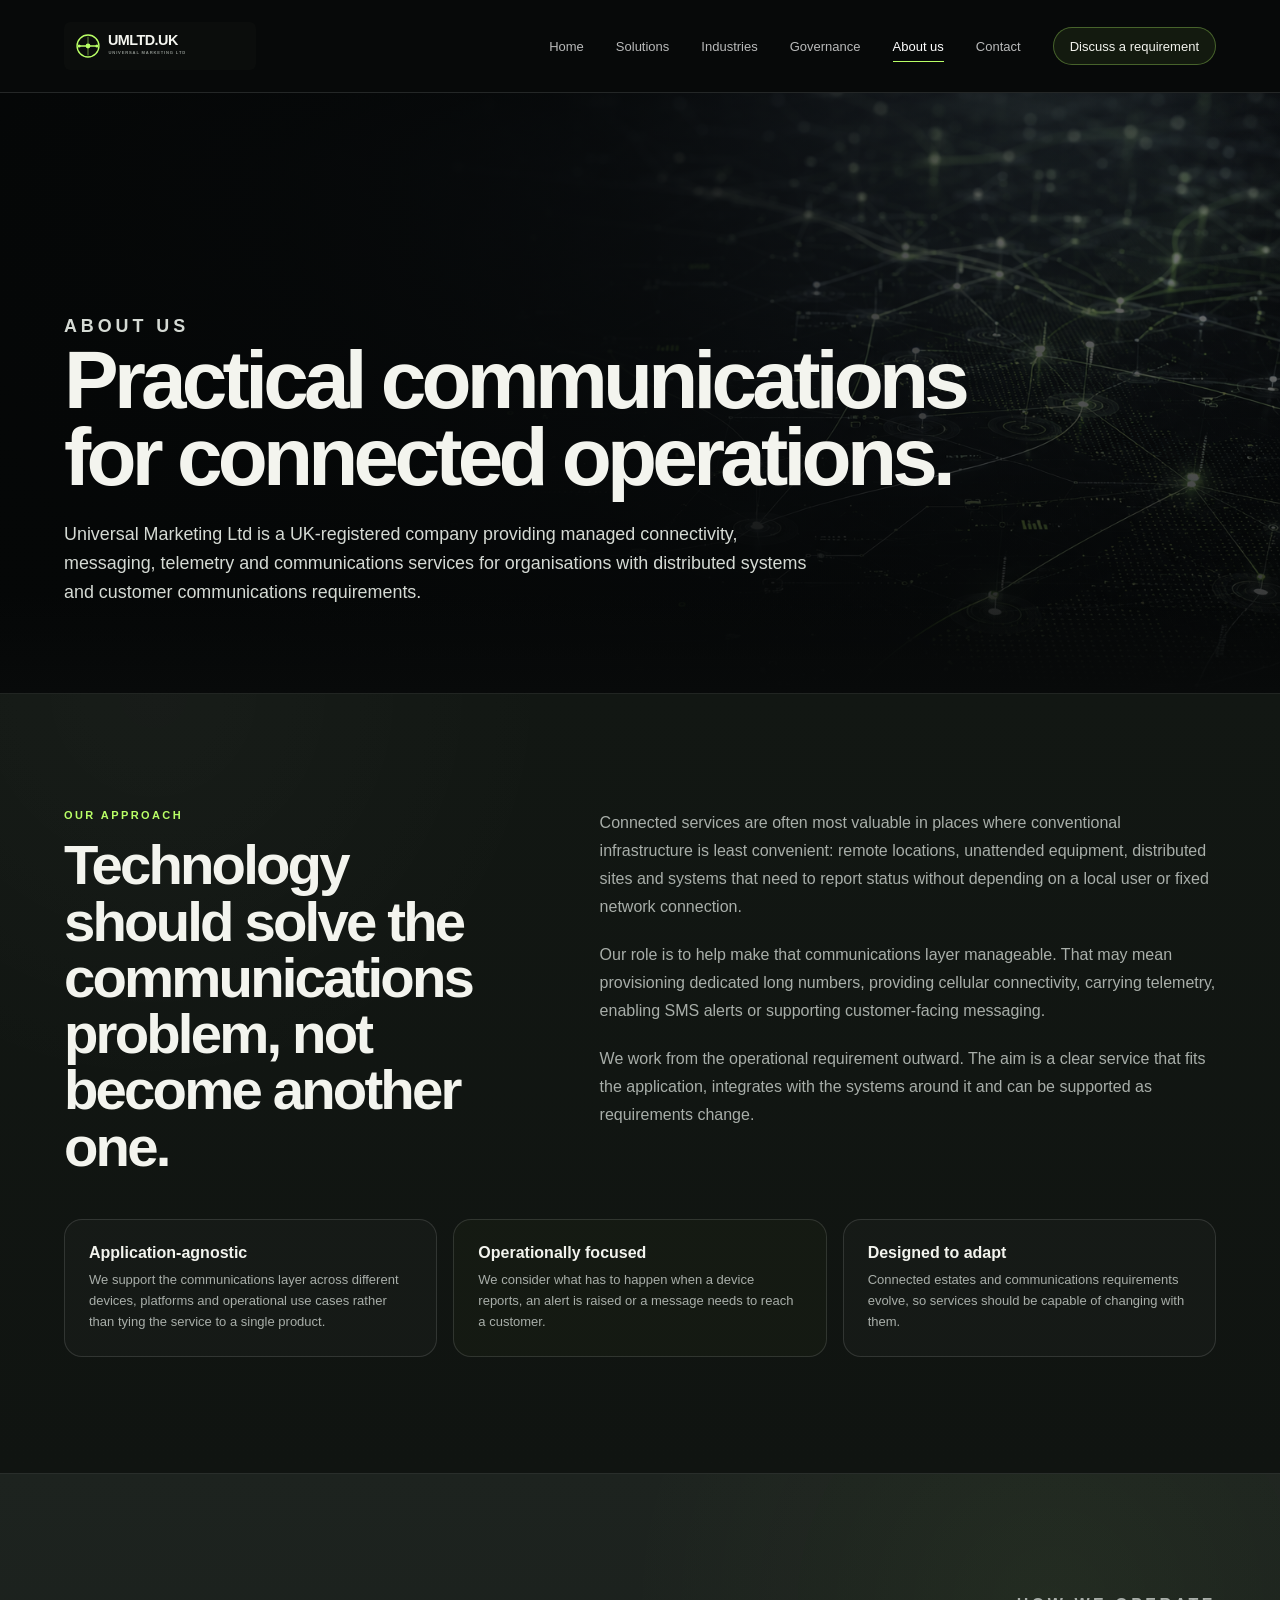
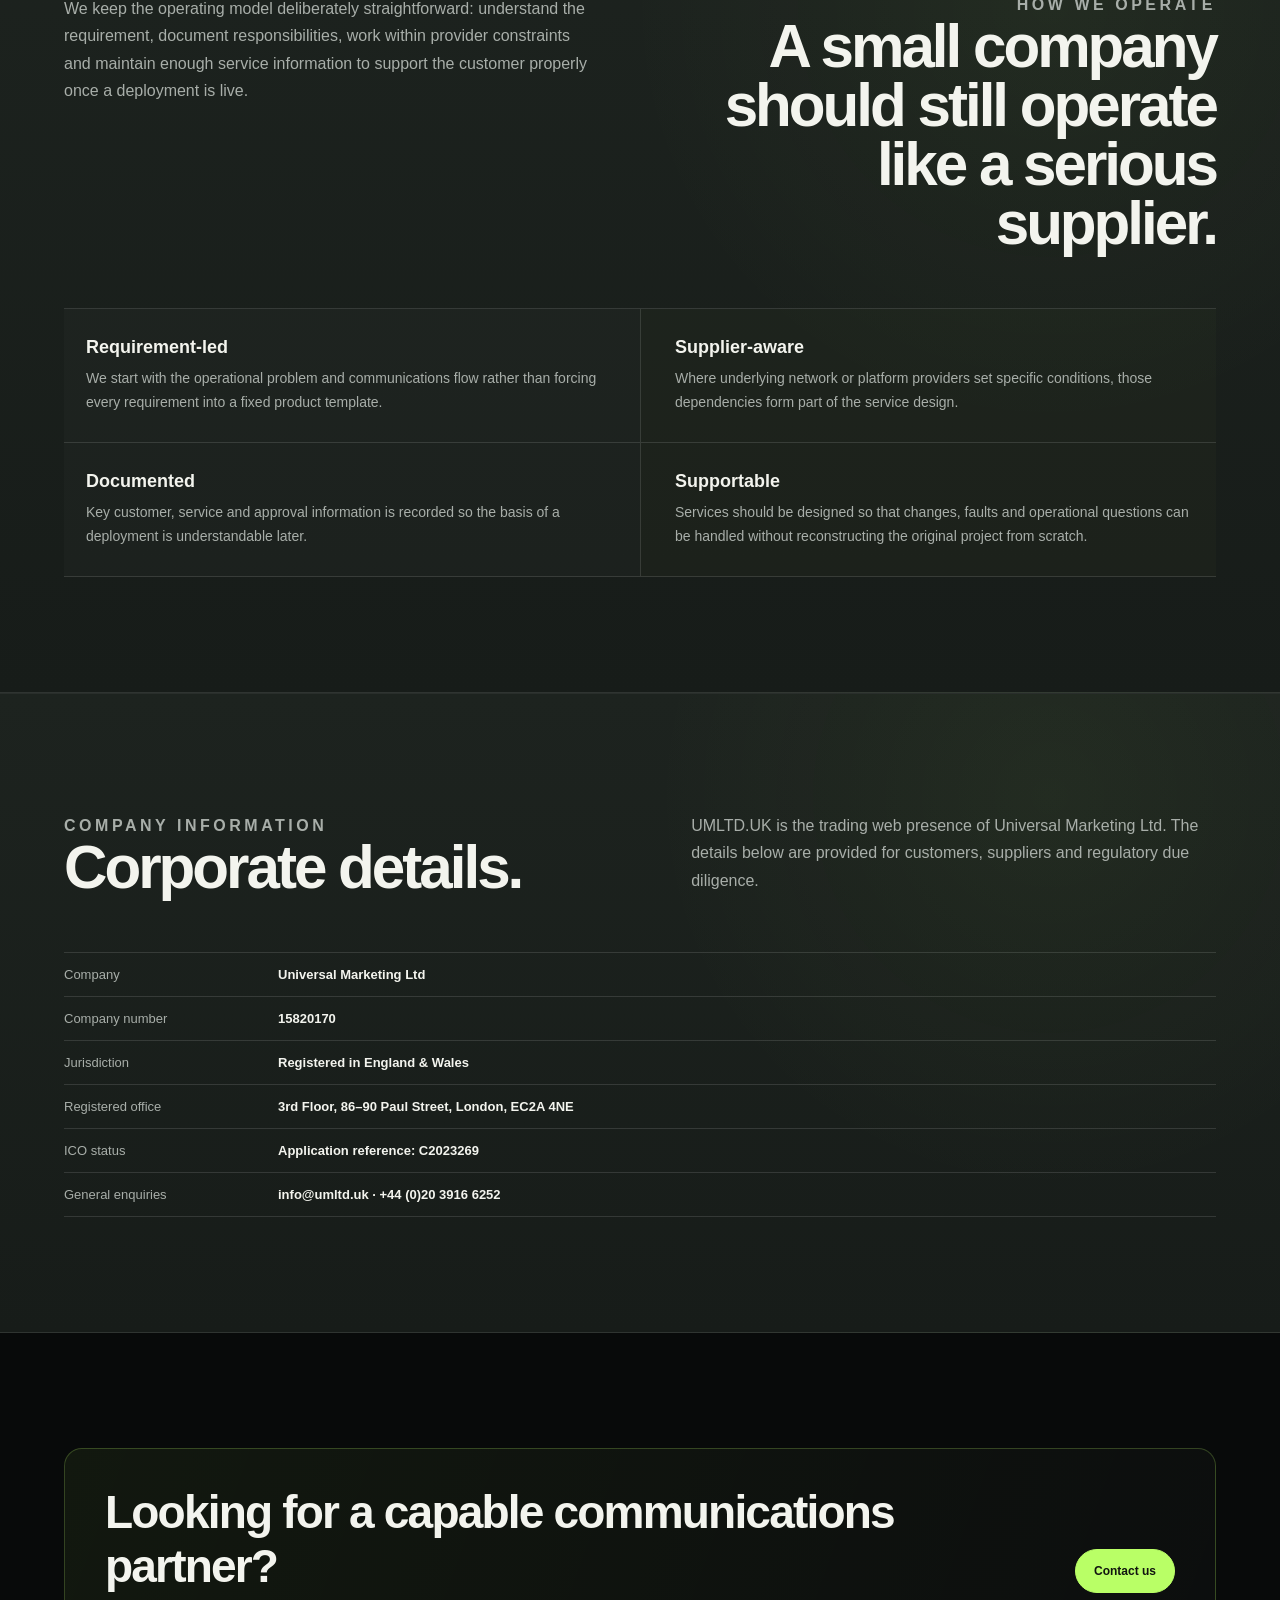
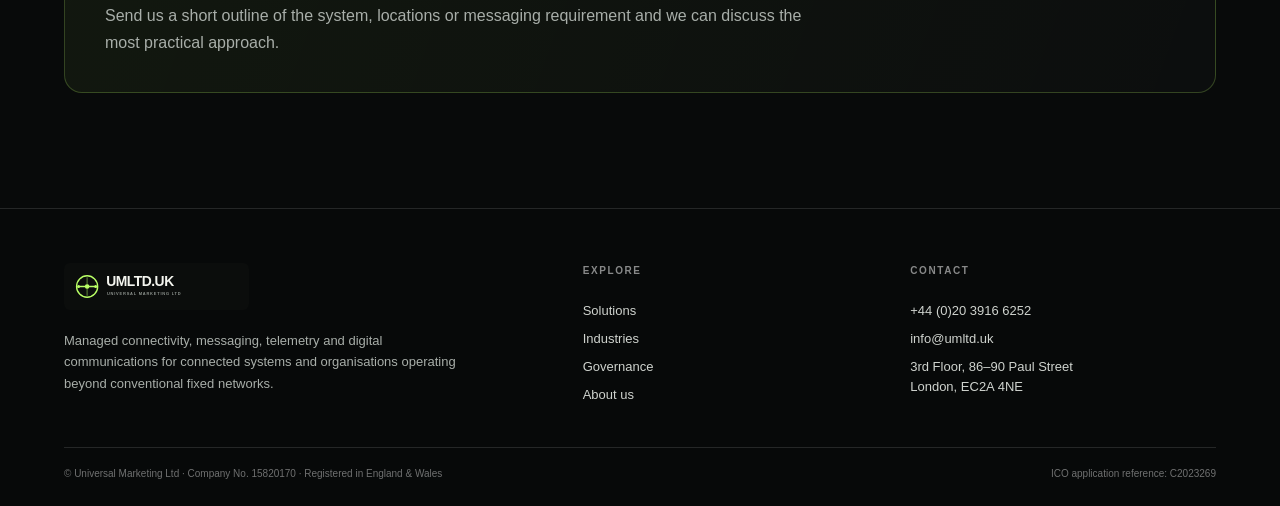
==== commit 4d400eec: "Add Vercel Web Analytics setup # Vercel Web Analytics Installation Report  ## Summary Successfully i" ====
--- a/about.html
+++ b/about.html
@@ -7,6 +7,7 @@
   <meta name="description" content="About Universal Marketing Ltd and our approach to managed connectivity, messaging, telemetry and connected-system communications.">
   <meta name="theme-color" content="#080a0a">
   <link rel="stylesheet" href="assets/styles.css">
+  <script defer src="https://cdn.vercel-insights.com/v1/script.js"></script>
 </head>
 <body>
 <header class="site-header ">
--- a/assets/styles.css
+++ b/assets/styles.css
@@ -686,3 +686,165 @@
     border-bottom: 0;
   }
 }
+
+
+/* =========================================================
+   DESIGN-LOCK-1.1 — LIST RHYTHM + INTERACTION ENHANCEMENT
+   Explicitly approved: 15 Sep 2026
+   Applies site-wide where repeated rows/cards are present.
+   Do not alter without an explicit design-unlock/change request.
+   ========================================================= */
+
+/* Alternating surfaces for long repeated detail lists */
+.detail-list .detail-row {
+  position: relative;
+  margin: 0;
+  padding: 42px 28px;
+  border-bottom: 1px solid var(--line);
+  transition:
+    transform .22s ease,
+    background-color .22s ease,
+    border-color .22s ease,
+    box-shadow .22s ease;
+}
+.detail-list .detail-row:nth-child(odd) {
+  background: rgba(255,255,255,.018);
+}
+.detail-list .detail-row:nth-child(even) {
+  background: rgba(185,255,102,.026);
+}
+.detail-list .detail-row:hover {
+  transform: translateY(-5px);
+  border-color: rgba(185,255,102,.24);
+  box-shadow: 0 14px 34px rgba(0,0,0,.18);
+  z-index: 2;
+}
+
+/* Repeated cards across the site */
+.card,
+.industry-card,
+.assurance-card,
+.value,
+.feature-link {
+  transition:
+    transform .22s ease,
+    background-color .22s ease,
+    border-color .22s ease,
+    box-shadow .22s ease;
+}
+.card:nth-child(even),
+.industry-card:nth-child(even),
+.assurance-card:nth-child(even),
+.value:nth-child(even) {
+  background-color: rgba(185,255,102,.022);
+}
+.card:nth-child(odd),
+.industry-card:nth-child(odd),
+.assurance-card:nth-child(odd),
+.value:nth-child(odd) {
+  background-color: rgba(255,255,255,.022);
+}
+.card:hover,
+.industry-card:hover,
+.assurance-card:hover,
+.value:hover,
+.feature-link:hover {
+  transform: translateY(-5px);
+  border-color: rgba(185,255,102,.24);
+  box-shadow: 0 14px 34px rgba(0,0,0,.18);
+}
+
+/* Alternating row-style content blocks */
+.challenge-row,
+.usecase,
+.principle,
+.process-step,
+.lifecycle-step {
+  transition:
+    transform .2s ease,
+    background-color .2s ease,
+    border-color .2s ease,
+    box-shadow .2s ease;
+}
+.challenge-row:nth-child(even),
+.usecase:nth-child(even),
+.principle:nth-child(even),
+.process-step:nth-child(even),
+.lifecycle-step:nth-child(even) {
+  background: rgba(185,255,102,.020);
+}
+.challenge-row:nth-child(odd),
+.usecase:nth-child(odd),
+.principle:nth-child(odd),
+.process-step:nth-child(odd),
+.lifecycle-step:nth-child(odd) {
+  background: rgba(255,255,255,.014);
+}
+.challenge-row:hover,
+.usecase:hover,
+.principle:hover,
+.process-step:hover,
+.lifecycle-step:hover {
+  transform: translateY(-4px);
+  border-color: rgba(185,255,102,.20);
+  box-shadow: 0 12px 28px rgba(0,0,0,.14);
+  z-index: 2;
+}
+
+/* Improve visual grouping without turning rows into cards */
+.challenge-row,
+.usecase,
+.principle {
+  padding-left: 22px;
+  padding-right: 22px;
+}
+.process-step,
+.lifecycle-step {
+  padding-left: 20px;
+  padding-right: 20px;
+}
+
+/* Respect reduced-motion preference */
+@media (prefers-reduced-motion: reduce) {
+  .detail-list .detail-row,
+  .card,
+  .industry-card,
+  .assurance-card,
+  .value,
+  .feature-link,
+  .challenge-row,
+  .usecase,
+  .principle,
+  .process-step,
+  .lifecycle-step {
+    transition: none;
+  }
+
+  .detail-list .detail-row:hover,
+  .card:hover,
+  .industry-card:hover,
+  .assurance-card:hover,
+  .value:hover,
+  .feature-link:hover,
+  .challenge-row:hover,
+  .usecase:hover,
+  .principle:hover,
+  .process-step:hover,
+  .lifecycle-step:hover {
+    transform: none;
+  }
+}
+
+@media (max-width: 680px) {
+  .detail-list .detail-row {
+    padding: 30px 18px;
+  }
+  .challenge-row,
+  .usecase,
+  .principle,
+  .process-step,
+  .lifecycle-step {
+    padding-left: 14px;
+    padding-right: 14px;
+  }
+}
